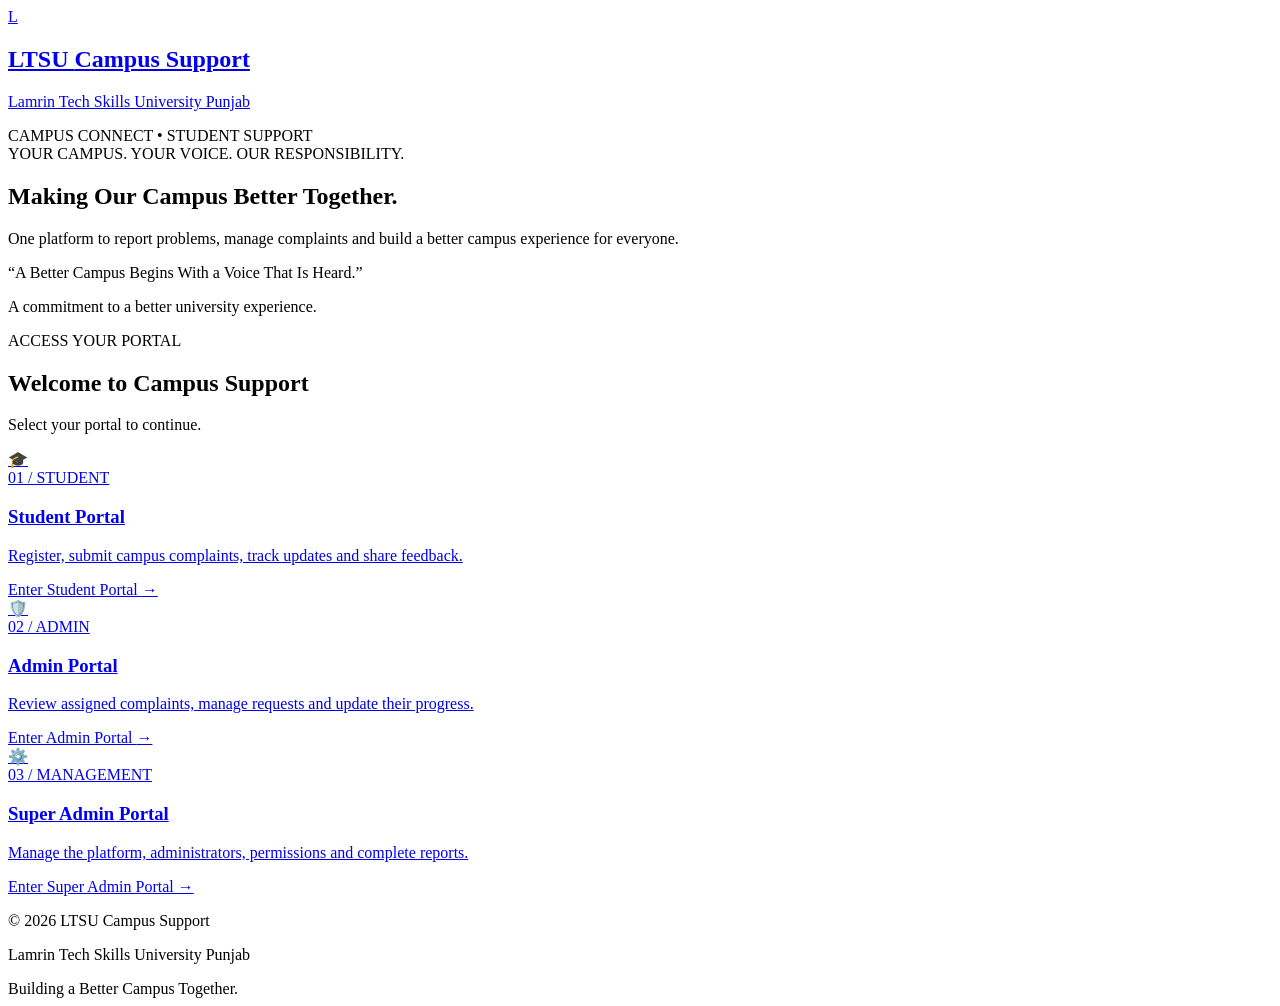
==== index.html @ 72712493 "CREATE A MODERN HOMEPAGE This file contains the HTML structure for the LTSU Campus Support platform," ====
<!DOCTYPE html>
<html lang="en">
<head>
    <meta charset="UTF-8">
    <meta name="viewport" content="width=device-width, initial-scale=1.0">

    <title>LTSU Campus Support</title>

    <meta name="description"
          content="LTSU Campus Support - A unified campus complaint and support platform for Lamrin Tech Skills University Punjab.">

    <link rel="stylesheet" href="assets/css/home.css">
    <script src="assets/js/home.js" defer></script>
</head>

<body>

    <header class="navbar">
        <a href="index.html" class="brand">
            <div class="brand-icon">L</div>
            <div class="brand-text">
                <h2>LTSU <span>Campus Support</span></h2>
                <p>Lamrin Tech Skills University Punjab</p>
            </div>
        </a>

        <div class="nav-label">
            CAMPUS CONNECT • STUDENT SUPPORT
        </div>
    </header>


    <main>

        <section class="hero">

            <div class="hero-content">

                <div class="welcome-tag">
                    YOUR CAMPUS. YOUR VOICE. OUR RESPONSIBILITY.
                </div>

                <h1>
                    Making Our Campus
                    <span>Better Together.</span>
                </h1>

                <p class="hero-description">
                    One platform to report problems, manage complaints
                    and build a better campus experience for everyone.
                </p>

                <div class="quote">
                    “A Better Campus Begins With a Voice That Is Heard.”
                </div>

                <p class="quote-credit">
                    A commitment to a better university experience.
                </p>

            </div>

        </section>


        <section class="portal-section">

            <div class="section-heading">
                <span>ACCESS YOUR PORTAL</span>
                <h2>Welcome to Campus Support</h2>
                <p>Select your portal to continue.</p>
            </div>


            <div class="portal-grid">

                <!-- STUDENT PORTAL -->

                <a href="student/student.html"
                   class="portal-card student-card">

                    <div class="portal-icon">🎓</div>

                    <span class="portal-number">01 / STUDENT</span>

                    <h3>Student Portal</h3>

                    <p>
                        Register, submit campus complaints,
                        track updates and share feedback.
                    </p>

                    <div class="portal-link">
                        Enter Student Portal <span>→</span>
                    </div>

                </a>


                <!-- ADMIN PORTAL -->

                <a href="admin/admin.html"
                   class="portal-card admin-card">

                    <div class="portal-icon">🛡️</div>

                    <span class="portal-number">02 / ADMIN</span>

                    <h3>Admin Portal</h3>

                    <p>
                        Review assigned complaints, manage
                        requests and update their progress.
                    </p>

                    <div class="portal-link">
                        Enter Admin Portal <span>→</span>
                    </div>

                </a>


                <!-- SUPER ADMIN PORTAL -->

                <a href="super-admin/super-admin.html"
                   class="portal-card super-card">

                    <div class="portal-icon">⚙️</div>

                    <span class="portal-number">03 / MANAGEMENT</span>

                    <h3>Super Admin Portal</h3>

                    <p>
                        Manage the platform, administrators,
                        permissions and complete reports.
                    </p>

                    <div class="portal-link">
                        Enter Super Admin Portal <span>→</span>
                    </div>

                </a>

            </div>

        </section>

    </main>


    <footer class="footer">

        <p>
            © <span id="current-year">2026</span>
            LTSU Campus Support
        </p>

        <p>
            Lamrin Tech Skills University Punjab
        </p>

        <span>Building a Better Campus Together.</span>

    </footer>

</body>
</html>
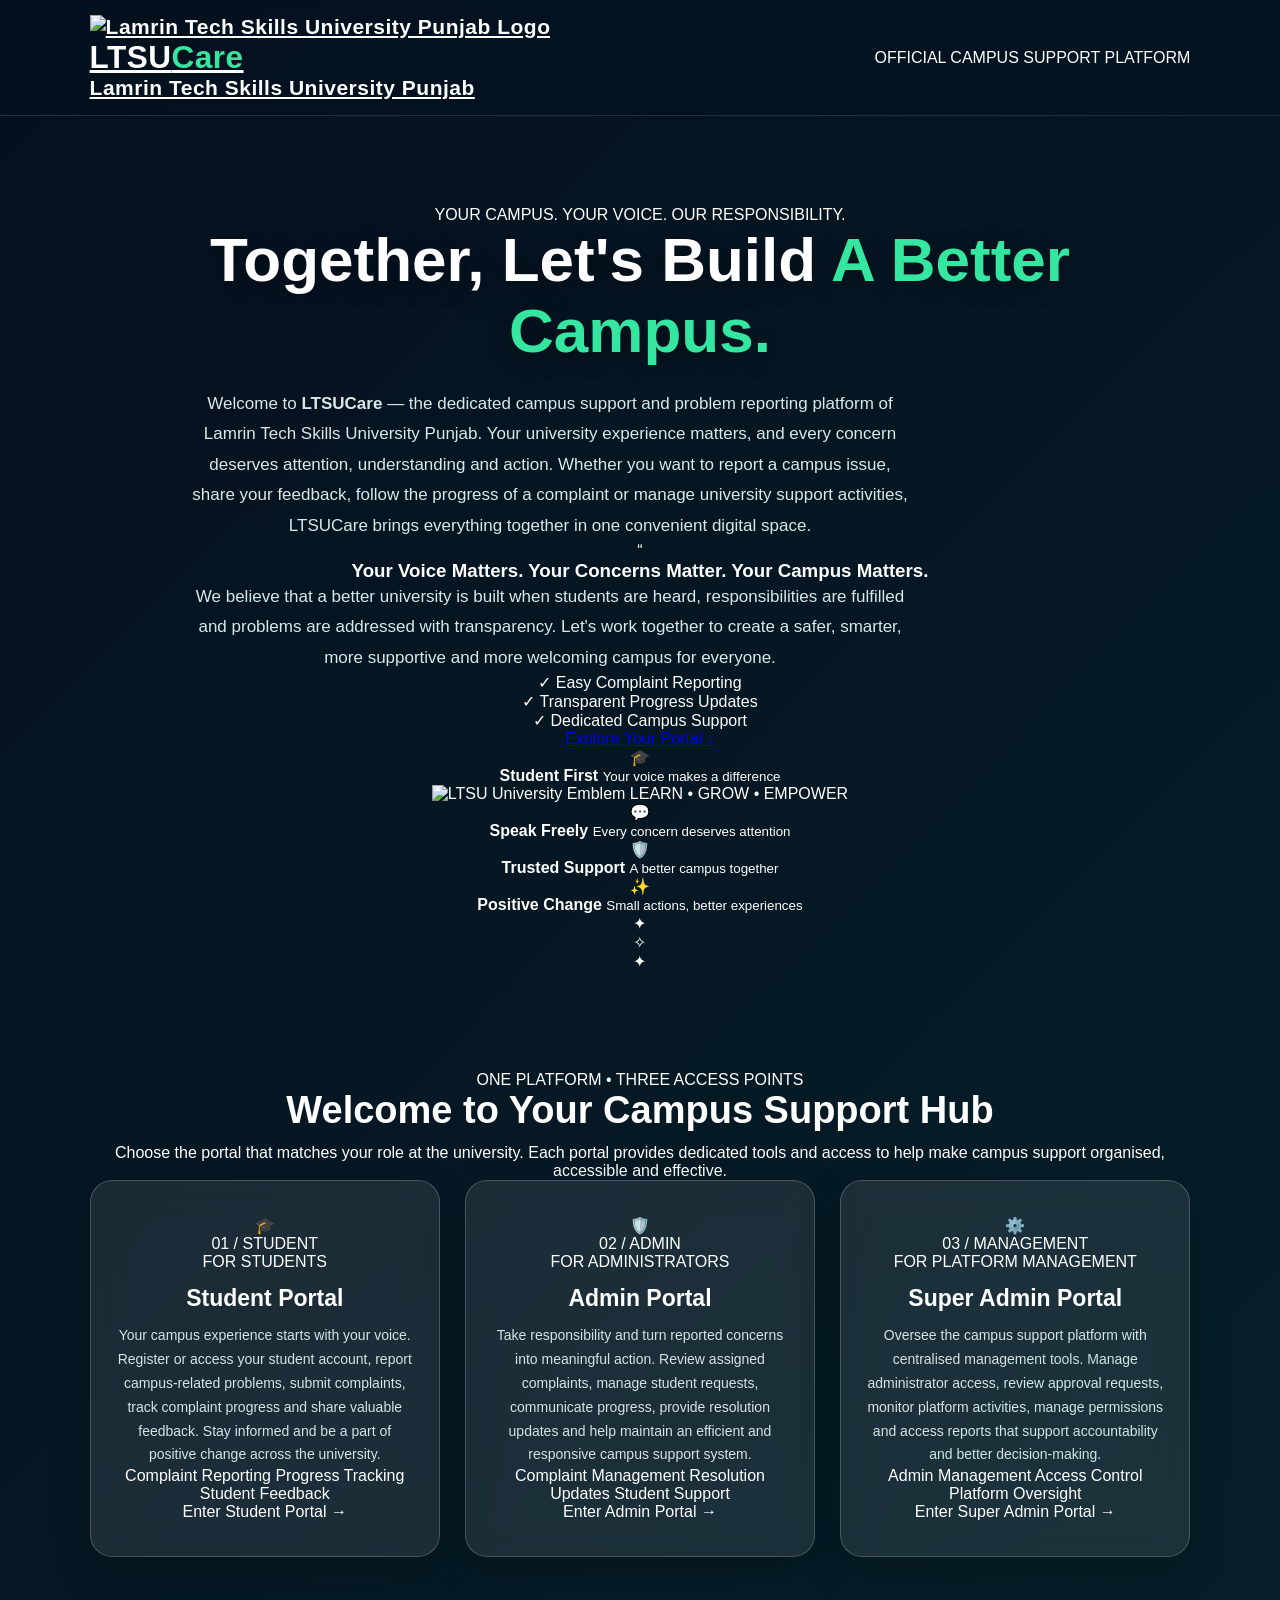
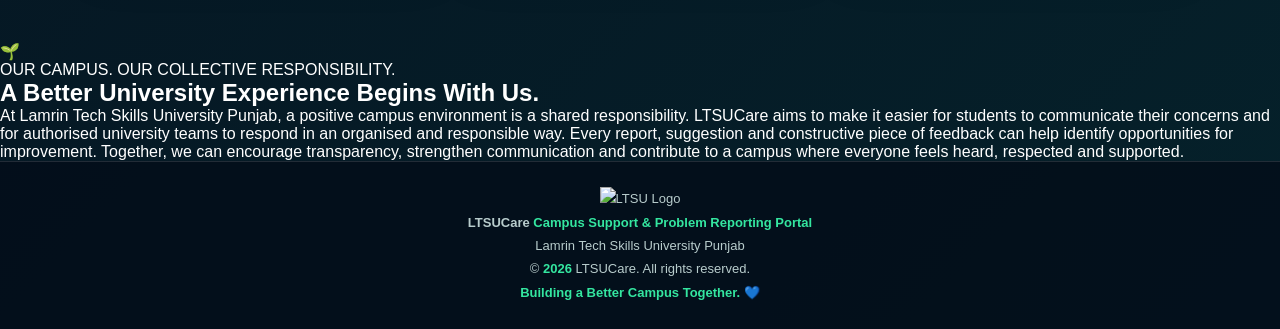
==== commit 58b85a9a: "Revise title, meta description, and hero section Updated the title and meta description for the camp" ====
--- a/index.html
+++ b/index.html
@@ -1,13 +1,20 @@
+
 <!DOCTYPE html>
 <html lang="en">
 <head>
     <meta charset="UTF-8">
     <meta name="viewport" content="width=device-width, initial-scale=1.0">
 
-    <title>LTSU Campus Support</title>
+    <title>LTSUCare | Campus Support Portal</title>
 
     <meta name="description"
-          content="LTSU Campus Support - A unified campus complaint and support platform for Lamrin Tech Skills University Punjab.">
+          content="LTSUCare - The official campus support and complaint reporting platform of Lamrin Tech Skills University Punjab.">
+
+    <meta name="theme-color" content="#082d4d">
+
+    <link rel="preconnect" href="https://fonts.googleapis.com">
+    <link rel="preconnect" href="https://fonts.gstatic.com" crossorigin>
+    <link href="https://fonts.googleapis.com/css2?family=DM+Sans:wght@400;500;600;700;800&family=Manrope:wght@400;500;600;700;800&display=swap" rel="stylesheet">
 
     <link rel="stylesheet" href="assets/css/home.css">
     <script src="assets/js/home.js" defer></script>
@@ -15,80 +22,195 @@
 
 <body>
 
+    <div class="background-glow glow-one"></div>
+    <div class="background-glow glow-two"></div>
+
     <header class="navbar">
-        <a href="index.html" class="brand">
-            <div class="brand-icon">L</div>
+        <a href="index.html" class="brand" aria-label="LTSUCare Home">
+            <img src="assets/images/ltsu-logo.jpeg"
+                 alt="Lamrin Tech Skills University Punjab Logo"
+                 class="brand-logo">
+
             <div class="brand-text">
-                <h2>LTSU <span>Campus Support</span></h2>
+                <h2>LTSU<span>Care</span></h2>
                 <p>Lamrin Tech Skills University Punjab</p>
             </div>
         </a>
 
-        <div class="nav-label">
-            CAMPUS CONNECT • STUDENT SUPPORT
+        <div class="nav-right">
+            <span class="live-dot"></span>
+            <span>OFFICIAL CAMPUS SUPPORT PLATFORM</span>
         </div>
     </header>
 
 
     <main>
 
+        <!-- HERO SECTION -->
+
         <section class="hero">
 
             <div class="hero-content">
 
                 <div class="welcome-tag">
+                    <span class="tag-dot"></span>
                     YOUR CAMPUS. YOUR VOICE. OUR RESPONSIBILITY.
                 </div>
 
                 <h1>
-                    Making Our Campus
-                    <span>Better Together.</span>
+                    Together, Let's Build
+                    <span>A Better Campus.</span>
                 </h1>
 
                 <p class="hero-description">
-                    One platform to report problems, manage complaints
-                    and build a better campus experience for everyone.
+                    Welcome to <strong>LTSUCare</strong> — the dedicated campus
+                    support and problem reporting platform of Lamrin Tech Skills
+                    University Punjab. Your university experience matters, and
+                    every concern deserves attention, understanding and action.
+                    Whether you want to report a campus issue, share your
+                    feedback, follow the progress of a complaint or manage
+                    university support activities, LTSUCare brings everything
+                    together in one convenient digital space.
                 </p>
 
-                <div class="quote">
-                    “A Better Campus Begins With a Voice That Is Heard.”
-                </div>
-
-                <p class="quote-credit">
-                    A commitment to a better university experience.
+                <div class="hero-message">
+                    <div class="message-mark">“</div>
+                    <div>
+                        <h3>Your Voice Matters. Your Concerns Matter. Your Campus Matters.</h3>
+                        <p>
+                            We believe that a better university is built when
+                            students are heard, responsibilities are fulfilled
+                            and problems are addressed with transparency.
+                            Let's work together to create a safer, smarter,
+                            more supportive and more welcoming campus for everyone.
+                        </p>
+                    </div>
+                </div>
+
+                <div class="hero-points">
+                    <div class="hero-point">
+                        <span class="point-icon">✓</span>
+                        Easy Complaint Reporting
+                    </div>
+                    <div class="hero-point">
+                        <span class="point-icon">✓</span>
+                        Transparent Progress Updates
+                    </div>
+                    <div class="hero-point">
+                        <span class="point-icon">✓</span>
+                        Dedicated Campus Support
+                    </div>
+                </div>
+
+                <a href="#portals" class="hero-button">
+                    Explore Your Portal <span>↓</span>
+                </a>
+
+            </div>
+
+
+            <!-- FLOATING CAMPUS VISUALS -->
+
+            <div class="hero-visual" aria-label="Campus support illustrations">
+
+                <div class="visual-orbit orbit-one"></div>
+                <div class="visual-orbit orbit-two"></div>
+
+                <div class="floating-card floating-top">
+                    <span class="floating-icon">🎓</span>
+                    <div>
+                        <strong>Student First</strong>
+                        <small>Your voice makes a difference</small>
+                    </div>
+                </div>
+
+                <div class="logo-showcase">
+                    <div class="logo-ring"></div>
+                    <img src="assets/images/ltsu-logo.jpeg"
+                         alt="LTSU University Emblem">
+                    <span class="logo-caption">LEARN • GROW • EMPOWER</span>
+                </div>
+
+                <div class="floating-card floating-left">
+                    <span class="floating-icon">💬</span>
+                    <div>
+                        <strong>Speak Freely</strong>
+                        <small>Every concern deserves attention</small>
+                    </div>
+                </div>
+
+                <div class="floating-card floating-right">
+                    <span class="floating-icon">🛡️</span>
+                    <div>
+                        <strong>Trusted Support</strong>
+                        <small>A better campus together</small>
+                    </div>
+                </div>
+
+                <div class="floating-card floating-bottom">
+                    <span class="floating-icon">✨</span>
+                    <div>
+                        <strong>Positive Change</strong>
+                        <small>Small actions, better experiences</small>
+                    </div>
+                </div>
+
+                <div class="visual-spark spark-one">✦</div>
+                <div class="visual-spark spark-two">✧</div>
+                <div class="visual-spark spark-three">✦</div>
+
+            </div>
+
+        </section>
+
+
+        <!-- PORTAL SECTION -->
+
+        <section class="portal-section" id="portals">
+
+            <div class="section-heading">
+                <span class="section-eyebrow">ONE PLATFORM • THREE ACCESS POINTS</span>
+
+                <h2>Welcome to Your <span>Campus Support Hub</span></h2>
+
+                <p>
+                    Choose the portal that matches your role at the university.
+                    Each portal provides dedicated tools and access to help
+                    make campus support organised, accessible and effective.
                 </p>
-
-            </div>
-
-        </section>
-
-
-        <section class="portal-section">
-
-            <div class="section-heading">
-                <span>ACCESS YOUR PORTAL</span>
-                <h2>Welcome to Campus Support</h2>
-                <p>Select your portal to continue.</p>
             </div>
 
 
             <div class="portal-grid">
 
-                <!-- STUDENT PORTAL -->
+                <!-- STUDENT -->
 
                 <a href="student/student.html"
                    class="portal-card student-card">
 
-                    <div class="portal-icon">🎓</div>
-
-                    <span class="portal-number">01 / STUDENT</span>
+                    <div class="card-top">
+                        <div class="portal-icon student-icon">🎓</div>
+                        <span class="portal-number">01 / STUDENT</span>
+                    </div>
+
+                    <div class="card-label">FOR STUDENTS</div>
 
                     <h3>Student Portal</h3>
 
                     <p>
-                        Register, submit campus complaints,
-                        track updates and share feedback.
+                        Your campus experience starts with your voice.
+                        Register or access your student account, report
+                        campus-related problems, submit complaints, track
+                        complaint progress and share valuable feedback.
+                        Stay informed and be a part of positive change
+                        across the university.
                     </p>
+
+                    <div class="portal-features">
+                        <span>Complaint Reporting</span>
+                        <span>Progress Tracking</span>
+                        <span>Student Feedback</span>
+                    </div>
 
                     <div class="portal-link">
                         Enter Student Portal <span>→</span>
@@ -97,21 +219,33 @@
                 </a>
 
 
-                <!-- ADMIN PORTAL -->
+                <!-- ADMIN -->
 
                 <a href="admin/admin.html"
                    class="portal-card admin-card">
 
-                    <div class="portal-icon">🛡️</div>
-
-                    <span class="portal-number">02 / ADMIN</span>
+                    <div class="card-top">
+                        <div class="portal-icon admin-icon">🛡️</div>
+                        <span class="portal-number">02 / ADMIN</span>
+                    </div>
+
+                    <div class="card-label">FOR ADMINISTRATORS</div>
 
                     <h3>Admin Portal</h3>
 
                     <p>
-                        Review assigned complaints, manage
-                        requests and update their progress.
+                        Take responsibility and turn reported concerns
+                        into meaningful action. Review assigned complaints,
+                        manage student requests, communicate progress,
+                        provide resolution updates and help maintain
+                        an efficient and responsive campus support system.
                     </p>
+
+                    <div class="portal-features">
+                        <span>Complaint Management</span>
+                        <span>Resolution Updates</span>
+                        <span>Student Support</span>
+                    </div>
 
                     <div class="portal-link">
                         Enter Admin Portal <span>→</span>
@@ -120,21 +254,33 @@
                 </a>
 
 
-                <!-- SUPER ADMIN PORTAL -->
+                <!-- SUPER ADMIN -->
 
                 <a href="super-admin/super-admin.html"
                    class="portal-card super-card">
 
-                    <div class="portal-icon">⚙️</div>
-
-                    <span class="portal-number">03 / MANAGEMENT</span>
+                    <div class="card-top">
+                        <div class="portal-icon super-icon">⚙️</div>
+                        <span class="portal-number">03 / MANAGEMENT</span>
+                    </div>
+
+                    <div class="card-label">FOR PLATFORM MANAGEMENT</div>
 
                     <h3>Super Admin Portal</h3>
 
                     <p>
-                        Manage the platform, administrators,
-                        permissions and complete reports.
+                        Oversee the campus support platform with centralised
+                        management tools. Manage administrator access,
+                        review approval requests, monitor platform activities,
+                        manage permissions and access reports that support
+                        accountability and better decision-making.
                     </p>
+
+                    <div class="portal-features">
+                        <span>Admin Management</span>
+                        <span>Access Control</span>
+                        <span>Platform Oversight</span>
+                    </div>
 
                     <div class="portal-link">
                         Enter Super Admin Portal <span>→</span>
@@ -146,23 +292,63 @@
 
         </section>
 
+
+        <!-- CAMPUS COMMITMENT SECTION -->
+
+        <section class="commitment-section">
+
+            <div class="commitment-icon">🌱</div>
+
+            <div class="commitment-content">
+                <span>OUR CAMPUS. OUR COLLECTIVE RESPONSIBILITY.</span>
+
+                <h2>A Better University Experience Begins With Us.</h2>
+
+                <p>
+                    At Lamrin Tech Skills University Punjab, a positive
+                    campus environment is a shared responsibility. LTSUCare
+                    aims to make it easier for students to communicate their
+                    concerns and for authorised university teams to respond
+                    in an organised and responsible way. Every report,
+                    suggestion and constructive piece of feedback can help
+                    identify opportunities for improvement. Together, we can
+                    encourage transparency, strengthen communication and
+                    contribute to a campus where everyone feels heard,
+                    respected and supported.
+                </p>
+            </div>
+
+        </section>
+
+
+        <!-- FOOTER -->
+
+        <footer class="footer">
+
+            <div class="footer-brand">
+                <img src="assets/images/ltsu-logo.jpeg" alt="LTSU Logo">
+                <div>
+                    <strong>LTSUCare</strong>
+                    <span>Campus Support & Problem Reporting Portal</span>
+                </div>
+            </div>
+
+            <div class="footer-university">
+                Lamrin Tech Skills University Punjab
+            </div>
+
+            <div class="footer-bottom">
+                <p>
+                    © <span id="current-year">2026</span>
+                    LTSUCare. All rights reserved.
+                </p>
+
+                <span>Building a Better Campus Together. 💙</span>
+            </div>
+
+        </footer>
+
     </main>
-
-
-    <footer class="footer">
-
-        <p>
-            © <span id="current-year">2026</span>
-            LTSU Campus Support
-        </p>
-
-        <p>
-            Lamrin Tech Skills University Punjab
-        </p>
-
-        <span>Building a Better Campus Together.</span>
-
-    </footer>
 
 </body>
 </html>
--- a/assets/css/home.css
+++ b/assets/css/home.css
@@ -0,0 +1,293 @@
+/* =========================================
+   LTSU CAMPUS SUPPORT - HOMEPAGE DESIGN
+   Theme: Deep Navy + Emerald Glassmorphism
+   ========================================= */
+
+* {
+    margin: 0;
+    padding: 0;
+    box-sizing: border-box;
+}
+
+html {
+    scroll-behavior: smooth;
+}
+
+body {
+    min-height: 100vh;
+    font-family: "Segoe UI", Arial, sans-serif;
+    color: #ffffff;
+    background:
+        linear-gradient(
+            135deg,
+            rgba(5, 15, 30, 0.94),
+            rgba(5, 35, 43, 0.82)
+        ),
+        url("https://images.unsplash.com/photo-1562774053-701939374585?auto=format&fit=crop&w=2000&q=85")
+        center / cover fixed no-repeat;
+    background-color: #071827;
+    overflow-x: hidden;
+}
+
+/* NAVIGATION BAR */
+
+.navbar {
+    width: 100%;
+    min-height: 76px;
+    padding: 15px 7%;
+    display: flex;
+    align-items: center;
+    justify-content: space-between;
+    gap: 15px;
+    background: rgba(4, 18, 32, 0.72);
+    border-bottom: 1px solid rgba(255, 255, 255, 0.12);
+    backdrop-filter: blur(14px);
+    -webkit-backdrop-filter: blur(14px);
+}
+
+.brand {
+    color: #ffffff;
+    font-size: 21px;
+    font-weight: 800;
+    letter-spacing: 0.5px;
+}
+
+.brand span {
+    color: #34e6a0;
+}
+
+/* HERO SECTION */
+
+.hero {
+    min-height: 420px;
+    padding: 90px 20px 65px;
+    display: flex;
+    flex-direction: column;
+    justify-content: center;
+    align-items: center;
+    text-align: center;
+}
+
+.hero h1 {
+    max-width: 900px;
+    font-size: clamp(34px, 5vw, 62px);
+    line-height: 1.15;
+    font-weight: 800;
+    margin-bottom: 22px;
+    text-shadow: 0 5px 25px rgba(0, 0, 0, 0.4);
+}
+
+.hero h1 span {
+    color: #34e6a0;
+}
+
+.hero p {
+    max-width: 720px;
+    font-size: 17px;
+    line-height: 1.8;
+    color: #d8e9e9;
+}
+
+/* QUOTE / HIGHLIGHT */
+
+.hero .quote {
+    margin-top: 25px;
+    color: #7fffc5;
+    font-size: 19px;
+    font-weight: 600;
+    font-style: italic;
+}
+
+/* PORTAL SECTION */
+
+.portal-section {
+    width: 100%;
+    padding: 35px 7% 85px;
+    text-align: center;
+}
+
+.portal-section h2 {
+    font-size: clamp(26px, 4vw, 38px);
+    margin-bottom: 12px;
+    font-weight: 800;
+}
+
+.portal-section > p {
+    color: #c8dddd;
+    font-size: 16px;
+    margin-bottom: 38px;
+    line-height: 1.7;
+}
+
+/* PORTAL CARDS GRID */
+
+.portal-grid {
+    max-width: 1150px;
+    margin: auto;
+    display: grid;
+    grid-template-columns: repeat(3, minmax(0, 1fr));
+    gap: 25px;
+}
+
+/* INDIVIDUAL PORTAL CARD */
+
+.portal-card {
+    position: relative;
+    padding: 35px 24px;
+    min-height: 260px;
+    display: flex;
+    flex-direction: column;
+    align-items: center;
+    justify-content: center;
+    text-align: center;
+    text-decoration: none;
+    color: #ffffff;
+    background: rgba(255, 255, 255, 0.09);
+    border: 1px solid rgba(255, 255, 255, 0.20);
+    border-radius: 22px;
+    backdrop-filter: blur(16px);
+    -webkit-backdrop-filter: blur(16px);
+    box-shadow: 0 15px 40px rgba(0, 0, 0, 0.22);
+    transition: transform 0.3s ease, background 0.3s ease,
+                border-color 0.3s ease, box-shadow 0.3s ease;
+}
+
+.portal-card:hover {
+    transform: translateY(-10px);
+    background: rgba(255, 255, 255, 0.15);
+    border-color: #34e6a0;
+    box-shadow: 0 20px 45px rgba(0, 0, 0, 0.35);
+}
+
+.portal-card h3 {
+    font-size: 23px;
+    margin: 14px 0 12px;
+    font-weight: 750;
+}
+
+.portal-card p {
+    color: #d3e5e5;
+    font-size: 14px;
+    line-height: 1.7;
+}
+
+/* CARD ICON */
+
+.portal-card .icon {
+    width: 68px;
+    height: 68px;
+    display: flex;
+    align-items: center;
+    justify-content: center;
+    border-radius: 20px;
+    font-size: 32px;
+    background: rgba(52, 230, 160, 0.15);
+    border: 1px solid rgba(52, 230, 160, 0.35);
+}
+
+/* PORTAL BUTTON */
+
+.portal-card .portal-btn {
+    display: inline-block;
+    margin-top: 22px;
+    padding: 11px 25px;
+    color: #05251c;
+    background: #34e6a0;
+    border-radius: 30px;
+    font-size: 14px;
+    font-weight: 750;
+    transition: background 0.3s ease;
+}
+
+.portal-card:hover .portal-btn {
+    background: #ffffff;
+}
+
+/* FOOTER */
+
+footer {
+    padding: 25px 15px;
+    text-align: center;
+    color: #b8cccc;
+    background: rgba(3, 13, 25, 0.82);
+    border-top: 1px solid rgba(255, 255, 255, 0.12);
+    font-size: 13px;
+    line-height: 1.8;
+}
+
+footer span {
+    color: #34e6a0;
+    font-weight: 700;
+}
+
+/* TABLET RESPONSIVE DESIGN */
+
+@media (max-width: 900px) {
+    .portal-grid {
+        grid-template-columns: repeat(2, minmax(0, 1fr));
+    }
+
+    .hero {
+        min-height: 360px;
+        padding-top: 70px;
+    }
+}
+
+/* MOBILE RESPONSIVE DESIGN */
+
+@media (max-width: 600px) {
+    .navbar {
+        padding: 15px 5%;
+    }
+
+    .brand {
+        font-size: 17px;
+    }
+
+    .hero {
+        min-height: 340px;
+        padding: 65px 20px 45px;
+    }
+
+    .hero p {
+        font-size: 15px;
+    }
+
+    .hero .quote {
+        font-size: 16px;
+    }
+
+    .portal-section {
+        padding: 30px 6% 60px;
+    }
+
+    .portal-grid {
+        grid-template-columns: 1fr;
+        gap: 18px;
+    }
+
+    .portal-card {
+        min-height: 235px;
+        padding: 28px 20px;
+    }
+
+    body {
+        background-attachment: scroll;
+    }
+}
+
+/* ACCESSIBILITY */
+
+a:focus-visible {
+    outline: 3px solid #7fffc5;
+    outline-offset: 5px;
+}
+
+@media (prefers-reduced-motion: reduce) {
+    *,
+    *::before,
+    *::after {
+        scroll-behavior: auto !important;
+        transition-duration: 0.01ms !important;
+    }
+}
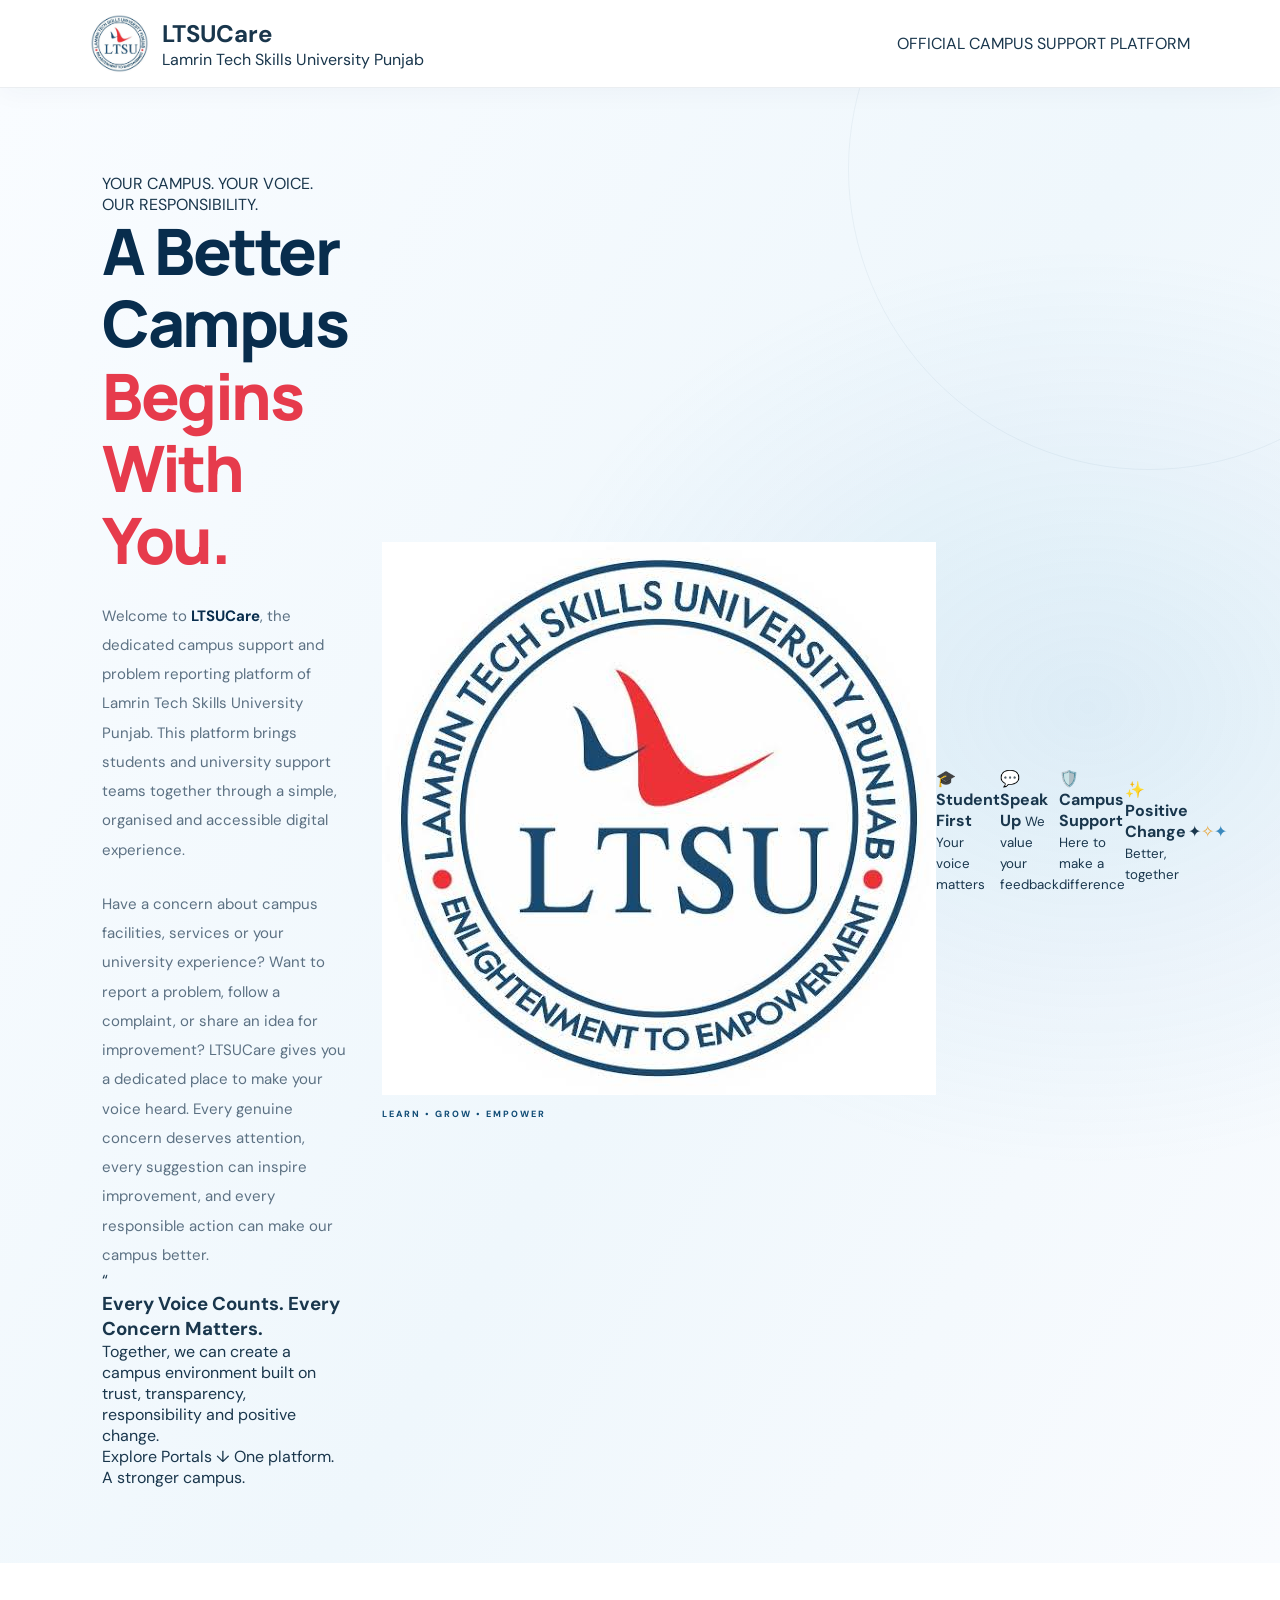
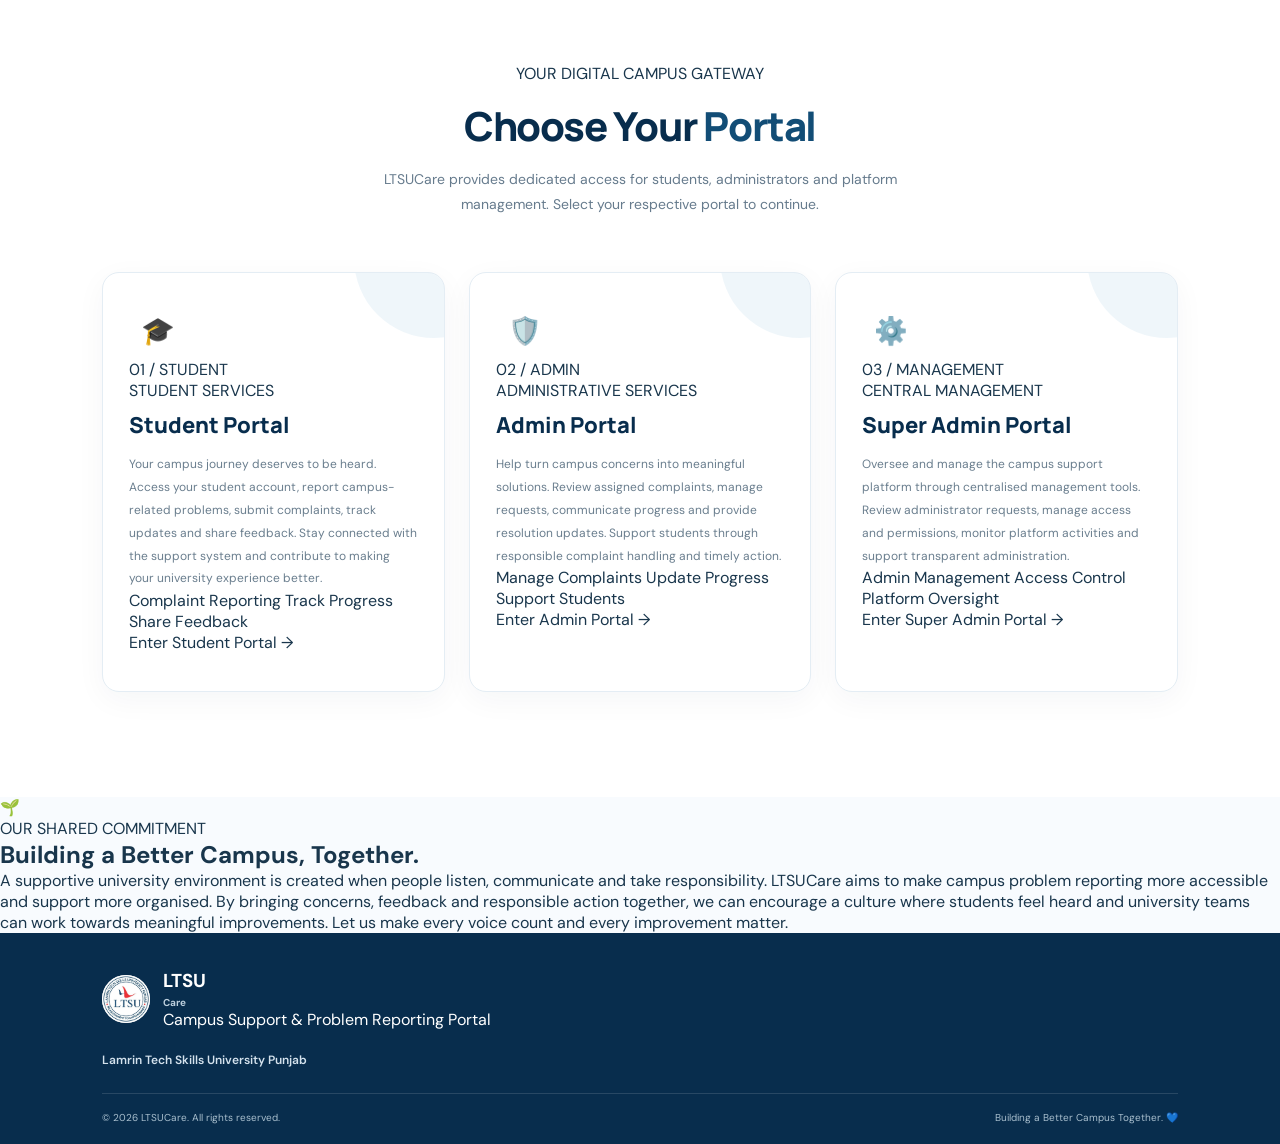
==== commit b7216c05: "Revise title and meta tags in index.html Updated the title and description meta tags for clarity and" ====
--- a/index.html
+++ b/index.html
@@ -5,12 +5,8 @@
     <meta charset="UTF-8">
     <meta name="viewport" content="width=device-width, initial-scale=1.0">
 
-    <title>LTSUCare | Campus Support Portal</title>
-
-    <meta name="description"
-          content="LTSUCare - The official campus support and complaint reporting platform of Lamrin Tech Skills University Punjab.">
-
-    <meta name="theme-color" content="#082d4d">
+    <title>LTSUCare | Lamrin Tech Skills University Punjab</title>
+    <meta name="description" content="LTSUCare is the campus support and complaint reporting platform of Lamrin Tech Skills University Punjab.">
 
     <link rel="preconnect" href="https://fonts.googleapis.com">
     <link rel="preconnect" href="https://fonts.gstatic.com" crossorigin>
@@ -22,333 +18,268 @@
 
 <body>
 
-    <div class="background-glow glow-one"></div>
-    <div class="background-glow glow-two"></div>
-
-    <header class="navbar">
-        <a href="index.html" class="brand" aria-label="LTSUCare Home">
-            <img src="assets/images/ltsu-logo.jpeg"
-                 alt="Lamrin Tech Skills University Punjab Logo"
-                 class="brand-logo">
-
-            <div class="brand-text">
-                <h2>LTSU<span>Care</span></h2>
-                <p>Lamrin Tech Skills University Punjab</p>
-            </div>
-        </a>
-
-        <div class="nav-right">
-            <span class="live-dot"></span>
-            <span>OFFICIAL CAMPUS SUPPORT PLATFORM</span>
-        </div>
-    </header>
-
-
-    <main>
-
-        <!-- HERO SECTION -->
-
-        <section class="hero">
-
-            <div class="hero-content">
-
-                <div class="welcome-tag">
-                    <span class="tag-dot"></span>
-                    YOUR CAMPUS. YOUR VOICE. OUR RESPONSIBILITY.
-                </div>
-
-                <h1>
-                    Together, Let's Build
-                    <span>A Better Campus.</span>
-                </h1>
-
-                <p class="hero-description">
-                    Welcome to <strong>LTSUCare</strong> — the dedicated campus
-                    support and problem reporting platform of Lamrin Tech Skills
-                    University Punjab. Your university experience matters, and
-                    every concern deserves attention, understanding and action.
-                    Whether you want to report a campus issue, share your
-                    feedback, follow the progress of a complaint or manage
-                    university support activities, LTSUCare brings everything
-                    together in one convenient digital space.
+<header class="navbar">
+    <a href="index.html" class="brand">
+        <img src="assets/ltsu2.jpeg" alt="LTSU University Logo" class="brand-logo">
+        <div>
+            <h2>LTSU<span>Care</span></h2>
+            <p>Lamrin Tech Skills University Punjab</p>
+        </div>
+    </a>
+
+    <div class="nav-status">
+        <span class="status-dot"></span>
+        OFFICIAL CAMPUS SUPPORT PLATFORM
+    </div>
+</header>
+
+<main>
+
+    <section class="hero">
+
+        <div class="hero-content">
+            <div class="eyebrow">
+                <span class="eyebrow-line"></span>
+                YOUR CAMPUS. YOUR VOICE. OUR RESPONSIBILITY.
+            </div>
+
+            <h1>
+                A Better Campus
+                <span>Begins With You.</span>
+            </h1>
+
+            <p class="hero-description">
+                Welcome to <strong>LTSUCare</strong>, the dedicated campus
+                support and problem reporting platform of Lamrin Tech Skills
+                University Punjab. This platform brings students and university
+                support teams together through a simple, organised and accessible
+                digital experience.
+            </p>
+
+            <p class="hero-description second-description">
+                Have a concern about campus facilities, services or your
+                university experience? Want to report a problem, follow a
+                complaint, or share an idea for improvement? LTSUCare gives
+                you a dedicated place to make your voice heard. Every genuine
+                concern deserves attention, every suggestion can inspire
+                improvement, and every responsible action can make our campus
+                better.
+            </p>
+
+            <div class="hero-quote">
+                <span class="quote-symbol">“</span>
+                <div>
+                    <h3>Every Voice Counts. Every Concern Matters.</h3>
+                    <p>
+                        Together, we can create a campus environment built
+                        on trust, transparency, responsibility and positive change.
+                    </p>
+                </div>
+            </div>
+
+            <div class="hero-actions">
+                <a href="#portals" class="primary-button">
+                    Explore Portals <span>↓</span>
+                </a>
+                <span class="hero-note">One platform. A stronger campus.</span>
+            </div>
+        </div>
+
+        <div class="hero-visual">
+
+            <div class="visual-circle circle-one"></div>
+            <div class="visual-circle circle-two"></div>
+
+            <div class="university-logo-frame">
+                <div class="logo-inner">
+                    <img src="assets/ltsu2.jpeg" alt="Lamrin Tech Skills University Punjab">
+                </div>
+                <div class="logo-caption">LEARN • GROW • EMPOWER</div>
+            </div>
+
+            <div class="float-card float-top">
+                <span class="float-icon">🎓</span>
+                <div>
+                    <strong>Student First</strong>
+                    <small>Your voice matters</small>
+                </div>
+            </div>
+
+            <div class="float-card float-left">
+                <span class="float-icon">💬</span>
+                <div>
+                    <strong>Speak Up</strong>
+                    <small>We value your feedback</small>
+                </div>
+            </div>
+
+            <div class="float-card float-right">
+                <span class="float-icon">🛡️</span>
+                <div>
+                    <strong>Campus Support</strong>
+                    <small>Here to make a difference</small>
+                </div>
+            </div>
+
+            <div class="float-card float-bottom">
+                <span class="float-icon">✨</span>
+                <div>
+                    <strong>Positive Change</strong>
+                    <small>Better, together</small>
+                </div>
+            </div>
+
+            <span class="spark spark-one">✦</span>
+            <span class="spark spark-two">✧</span>
+            <span class="spark spark-three">✦</span>
+        </div>
+
+    </section>
+
+
+    <section class="portal-section" id="portals">
+
+        <div class="section-heading">
+            <span class="section-kicker">YOUR DIGITAL CAMPUS GATEWAY</span>
+            <h2>Choose Your <span>Portal</span></h2>
+            <p>
+                LTSUCare provides dedicated access for students,
+                administrators and platform management. Select your
+                respective portal to continue.
+            </p>
+        </div>
+
+        <div class="portal-grid">
+
+            <a href="student/student.html" class="portal-card student-card">
+                <div class="portal-card-top">
+                    <div class="portal-icon">🎓</div>
+                    <span>01 / STUDENT</span>
+                </div>
+
+                <div class="portal-tag">STUDENT SERVICES</div>
+                <h3>Student Portal</h3>
+
+                <p>
+                    Your campus journey deserves to be heard. Access your
+                    student account, report campus-related problems, submit
+                    complaints, track updates and share feedback. Stay
+                    connected with the support system and contribute to
+                    making your university experience better.
                 </p>
 
-                <div class="hero-message">
-                    <div class="message-mark">“</div>
-                    <div>
-                        <h3>Your Voice Matters. Your Concerns Matter. Your Campus Matters.</h3>
-                        <p>
-                            We believe that a better university is built when
-                            students are heard, responsibilities are fulfilled
-                            and problems are addressed with transparency.
-                            Let's work together to create a safer, smarter,
-                            more supportive and more welcoming campus for everyone.
-                        </p>
-                    </div>
-                </div>
-
-                <div class="hero-points">
-                    <div class="hero-point">
-                        <span class="point-icon">✓</span>
-                        Easy Complaint Reporting
-                    </div>
-                    <div class="hero-point">
-                        <span class="point-icon">✓</span>
-                        Transparent Progress Updates
-                    </div>
-                    <div class="hero-point">
-                        <span class="point-icon">✓</span>
-                        Dedicated Campus Support
-                    </div>
-                </div>
-
-                <a href="#portals" class="hero-button">
-                    Explore Your Portal <span>↓</span>
-                </a>
-
-            </div>
-
-
-            <!-- FLOATING CAMPUS VISUALS -->
-
-            <div class="hero-visual" aria-label="Campus support illustrations">
-
-                <div class="visual-orbit orbit-one"></div>
-                <div class="visual-orbit orbit-two"></div>
-
-                <div class="floating-card floating-top">
-                    <span class="floating-icon">🎓</span>
-                    <div>
-                        <strong>Student First</strong>
-                        <small>Your voice makes a difference</small>
-                    </div>
-                </div>
-
-                <div class="logo-showcase">
-                    <div class="logo-ring"></div>
-                    <img src="assets/images/ltsu-logo.jpeg"
-                         alt="LTSU University Emblem">
-                    <span class="logo-caption">LEARN • GROW • EMPOWER</span>
-                </div>
-
-                <div class="floating-card floating-left">
-                    <span class="floating-icon">💬</span>
-                    <div>
-                        <strong>Speak Freely</strong>
-                        <small>Every concern deserves attention</small>
-                    </div>
-                </div>
-
-                <div class="floating-card floating-right">
-                    <span class="floating-icon">🛡️</span>
-                    <div>
-                        <strong>Trusted Support</strong>
-                        <small>A better campus together</small>
-                    </div>
-                </div>
-
-                <div class="floating-card floating-bottom">
-                    <span class="floating-icon">✨</span>
-                    <div>
-                        <strong>Positive Change</strong>
-                        <small>Small actions, better experiences</small>
-                    </div>
-                </div>
-
-                <div class="visual-spark spark-one">✦</div>
-                <div class="visual-spark spark-two">✧</div>
-                <div class="visual-spark spark-three">✦</div>
-
-            </div>
-
-        </section>
-
-
-        <!-- PORTAL SECTION -->
-
-        <section class="portal-section" id="portals">
-
-            <div class="section-heading">
-                <span class="section-eyebrow">ONE PLATFORM • THREE ACCESS POINTS</span>
-
-                <h2>Welcome to Your <span>Campus Support Hub</span></h2>
+                <div class="feature-list">
+                    <span>Complaint Reporting</span>
+                    <span>Track Progress</span>
+                    <span>Share Feedback</span>
+                </div>
+
+                <div class="portal-enter">
+                    Enter Student Portal <span>→</span>
+                </div>
+            </a>
+
+
+            <a href="admin/admin.html" class="portal-card admin-card">
+                <div class="portal-card-top">
+                    <div class="portal-icon">🛡️</div>
+                    <span>02 / ADMIN</span>
+                </div>
+
+                <div class="portal-tag">ADMINISTRATIVE SERVICES</div>
+                <h3>Admin Portal</h3>
 
                 <p>
-                    Choose the portal that matches your role at the university.
-                    Each portal provides dedicated tools and access to help
-                    make campus support organised, accessible and effective.
+                    Help turn campus concerns into meaningful solutions.
+                    Review assigned complaints, manage requests, communicate
+                    progress and provide resolution updates. Support students
+                    through responsible complaint handling and timely action.
                 </p>
-            </div>
-
-
-            <div class="portal-grid">
-
-                <!-- STUDENT -->
-
-                <a href="student/student.html"
-                   class="portal-card student-card">
-
-                    <div class="card-top">
-                        <div class="portal-icon student-icon">🎓</div>
-                        <span class="portal-number">01 / STUDENT</span>
-                    </div>
-
-                    <div class="card-label">FOR STUDENTS</div>
-
-                    <h3>Student Portal</h3>
-
-                    <p>
-                        Your campus experience starts with your voice.
-                        Register or access your student account, report
-                        campus-related problems, submit complaints, track
-                        complaint progress and share valuable feedback.
-                        Stay informed and be a part of positive change
-                        across the university.
-                    </p>
-
-                    <div class="portal-features">
-                        <span>Complaint Reporting</span>
-                        <span>Progress Tracking</span>
-                        <span>Student Feedback</span>
-                    </div>
-
-                    <div class="portal-link">
-                        Enter Student Portal <span>→</span>
-                    </div>
-
-                </a>
-
-
-                <!-- ADMIN -->
-
-                <a href="admin/admin.html"
-                   class="portal-card admin-card">
-
-                    <div class="card-top">
-                        <div class="portal-icon admin-icon">🛡️</div>
-                        <span class="portal-number">02 / ADMIN</span>
-                    </div>
-
-                    <div class="card-label">FOR ADMINISTRATORS</div>
-
-                    <h3>Admin Portal</h3>
-
-                    <p>
-                        Take responsibility and turn reported concerns
-                        into meaningful action. Review assigned complaints,
-                        manage student requests, communicate progress,
-                        provide resolution updates and help maintain
-                        an efficient and responsive campus support system.
-                    </p>
-
-                    <div class="portal-features">
-                        <span>Complaint Management</span>
-                        <span>Resolution Updates</span>
-                        <span>Student Support</span>
-                    </div>
-
-                    <div class="portal-link">
-                        Enter Admin Portal <span>→</span>
-                    </div>
-
-                </a>
-
-
-                <!-- SUPER ADMIN -->
-
-                <a href="super-admin/super-admin.html"
-                   class="portal-card super-card">
-
-                    <div class="card-top">
-                        <div class="portal-icon super-icon">⚙️</div>
-                        <span class="portal-number">03 / MANAGEMENT</span>
-                    </div>
-
-                    <div class="card-label">FOR PLATFORM MANAGEMENT</div>
-
-                    <h3>Super Admin Portal</h3>
-
-                    <p>
-                        Oversee the campus support platform with centralised
-                        management tools. Manage administrator access,
-                        review approval requests, monitor platform activities,
-                        manage permissions and access reports that support
-                        accountability and better decision-making.
-                    </p>
-
-                    <div class="portal-features">
-                        <span>Admin Management</span>
-                        <span>Access Control</span>
-                        <span>Platform Oversight</span>
-                    </div>
-
-                    <div class="portal-link">
-                        Enter Super Admin Portal <span>→</span>
-                    </div>
-
-                </a>
-
-            </div>
-
-        </section>
-
-
-        <!-- CAMPUS COMMITMENT SECTION -->
-
-        <section class="commitment-section">
-
-            <div class="commitment-icon">🌱</div>
-
-            <div class="commitment-content">
-                <span>OUR CAMPUS. OUR COLLECTIVE RESPONSIBILITY.</span>
-
-                <h2>A Better University Experience Begins With Us.</h2>
+
+                <div class="feature-list">
+                    <span>Manage Complaints</span>
+                    <span>Update Progress</span>
+                    <span>Support Students</span>
+                </div>
+
+                <div class="portal-enter">
+                    Enter Admin Portal <span>→</span>
+                </div>
+            </a>
+
+
+            <a href="super-admin/super-admin.html" class="portal-card super-card">
+                <div class="portal-card-top">
+                    <div class="portal-icon">⚙️</div>
+                    <span>03 / MANAGEMENT</span>
+                </div>
+
+                <div class="portal-tag">CENTRAL MANAGEMENT</div>
+                <h3>Super Admin Portal</h3>
 
                 <p>
-                    At Lamrin Tech Skills University Punjab, a positive
-                    campus environment is a shared responsibility. LTSUCare
-                    aims to make it easier for students to communicate their
-                    concerns and for authorised university teams to respond
-                    in an organised and responsible way. Every report,
-                    suggestion and constructive piece of feedback can help
-                    identify opportunities for improvement. Together, we can
-                    encourage transparency, strengthen communication and
-                    contribute to a campus where everyone feels heard,
-                    respected and supported.
+                    Oversee and manage the campus support platform through
+                    centralised management tools. Review administrator
+                    requests, manage access and permissions, monitor platform
+                    activities and support transparent administration.
                 </p>
-            </div>
-
-        </section>
-
-
-        <!-- FOOTER -->
-
-        <footer class="footer">
-
-            <div class="footer-brand">
-                <img src="assets/images/ltsu-logo.jpeg" alt="LTSU Logo">
-                <div>
-                    <strong>LTSUCare</strong>
-                    <span>Campus Support & Problem Reporting Portal</span>
-                </div>
-            </div>
-
-            <div class="footer-university">
-                Lamrin Tech Skills University Punjab
-            </div>
-
-            <div class="footer-bottom">
-                <p>
-                    © <span id="current-year">2026</span>
-                    LTSUCare. All rights reserved.
-                </p>
-
-                <span>Building a Better Campus Together. 💙</span>
-            </div>
-
-        </footer>
-
-    </main>
+
+                <div class="feature-list">
+                    <span>Admin Management</span>
+                    <span>Access Control</span>
+                    <span>Platform Oversight</span>
+                </div>
+
+                <div class="portal-enter">
+                    Enter Super Admin Portal <span>→</span>
+                </div>
+            </a>
+
+        </div>
+    </section>
+
+
+    <section class="campus-message">
+        <div class="campus-message-icon">🌱</div>
+        <div>
+            <span>OUR SHARED COMMITMENT</span>
+            <h2>Building a Better Campus, Together.</h2>
+            <p>
+                A supportive university environment is created when people
+                listen, communicate and take responsibility. LTSUCare aims
+                to make campus problem reporting more accessible and support
+                more organised. By bringing concerns, feedback and responsible
+                action together, we can encourage a culture where students
+                feel heard and university teams can work towards meaningful
+                improvements. Let us make every voice count and every
+                improvement matter.
+            </p>
+        </div>
+    </section>
+
+</main>
+
+
+<footer class="footer">
+    <div class="footer-main">
+        <div class="footer-brand">
+            <img src="assets/ltsu2.jpeg" alt="LTSU Logo">
+            <div>
+                <h3>LTSU<span>Care</span></h3>
+                <p>Campus Support & Problem Reporting Portal</p>
+            </div>
+        </div>
+
+        <p class="footer-university">
+            Lamrin Tech Skills University Punjab
+        </p>
+    </div>
+
+    <div class="footer-bottom">
+        <p>© <span id="current-year">2026</span> LTSUCare. All rights reserved.</p>
+        <span>Building a Better Campus Together. 💙</span>
+    </div>
+</footer>
 
 </body>
 </html>
--- a/assets/css/home.css
+++ b/assets/css/home.css
@@ -1,7 +1,18 @@
-/* =========================================
-   LTSU CAMPUS SUPPORT - HOMEPAGE DESIGN
-   Theme: Deep Navy + Emerald Glassmorphism
-   ========================================= */
+
+@import url('https://fonts.googleapis.com/css2?family=DM+Sans:wght@400;500;600;700;800&family=Manrope:wght@400;500;600;700;800&display=swap');
+
+:root {
+    --navy: #082d4d;
+    --blue: #124d76;
+    --blue-light: #eaf4fb;
+    --red: #e63b4c;
+    --text: #19364c;
+    --muted: #667b8d;
+    --white: #ffffff;
+    --surface: #f5f9fc;
+    --border: #e4edf4;
+    --shadow: 0 18px 50px rgba(8, 45, 77, 0.09);
+}
 
 * {
     margin: 0;
@@ -11,283 +22,1013 @@
 
 html {
     scroll-behavior: smooth;
+    scroll-padding-top: 90px;
 }
 
 body {
-    min-height: 100vh;
-    font-family: "Segoe UI", Arial, sans-serif;
-    color: #ffffff;
-    background:
-        linear-gradient(
-            135deg,
-            rgba(5, 15, 30, 0.94),
-            rgba(5, 35, 43, 0.82)
-        ),
-        url("https://images.unsplash.com/photo-1562774053-701939374585?auto=format&fit=crop&w=2000&q=85")
-        center / cover fixed no-repeat;
-    background-color: #071827;
+    font-family: 'DM Sans', sans-serif;
+    color: var(--text);
+    background: #f8fbfe;
     overflow-x: hidden;
-}
-
-/* NAVIGATION BAR */
+    position: relative;
+}
+
+a {
+    text-decoration: none;
+    color: inherit;
+}
+
+.background-glow {
+    position: absolute;
+    border-radius: 50%;
+    filter: blur(2px);
+    pointer-events: none;
+    z-index: -1;
+}
+
+.glow-one {
+    width: 420px;
+    height: 420px;
+    top: 140px;
+    right: -170px;
+    background: rgba(75, 158, 218, 0.09);
+}
+
+.glow-two {
+    width: 350px;
+    height: 350px;
+    top: 850px;
+    left: -180px;
+    background: rgba(230, 59, 76, 0.045);
+}
+
+/* NAVBAR */
 
 .navbar {
     width: 100%;
-    min-height: 76px;
-    padding: 15px 7%;
+    min-height: 88px;
+    padding: 14px 7%;
+    display: flex;
+    align-items: center;
+    justify-content: space-between;
+    gap: 20px;
+    background: rgba(255, 255, 255, 0.94);
+    border-bottom: 1px solid rgba(8, 45, 77, 0.08);
+    position: sticky;
+    top: 0;
+    z-index: 100;
+    backdrop-filter: blur(16px);
+    box-shadow: 0 5px 25px rgba(8, 45, 77, 0.035);
+}
+
+.brand {
+    display: flex;
+    align-items: center;
+    gap: 13px;
+}
+
+.brand-logo {
+    width: 59px;
+    height: 59px;
+    object-fit: contain;
+    border-radius: 50%;
+}
+
+.brand-text h2 {
+    color: var(--navy);
+    font-family: 'Manrope', sans-serif;
+    font-size: 24px;
+    font-weight: 800;
+    letter-spacing: -0.8px;
+}
+
+.brand-text h2 span {
+    color: var(--red);
+}
+
+.brand-text p {
+    color: var(--muted);
+    font-size: 11px;
+    font-weight: 600;
+    margin-top: 2px;
+}
+
+.nav-right {
+    display: flex;
+    align-items: center;
+    gap: 9px;
+    color: #587084;
+    font-size: 10px;
+    font-weight: 800;
+    letter-spacing: 1.2px;
+}
+
+.live-dot,
+.tag-dot {
+    width: 8px;
+    height: 8px;
+    border-radius: 50%;
+    background: #2fbf83;
+    box-shadow: 0 0 0 5px rgba(47, 191, 131, 0.12);
+}
+
+/* HERO */
+
+.hero {
+    min-height: 690px;
+    padding: 85px 8% 75px;
+    display: grid;
+    grid-template-columns: 1.12fr 0.88fr;
+    align-items: center;
+    gap: 35px;
+    position: relative;
+    overflow: hidden;
+    background:
+        radial-gradient(ellipse at 85% 42%, rgba(91, 164, 211, 0.14), transparent 38%),
+        linear-gradient(120deg, #f9fcff 0%, #eff7fc 55%, #f9fbfe 100%);
+}
+
+.hero::before {
+    content: "";
+    position: absolute;
+    width: 600px;
+    height: 600px;
+    border: 1px solid rgba(18, 77, 118, 0.055);
+    border-radius: 50%;
+    right: -170px;
+    top: -220px;
+}
+
+.hero-content {
+    max-width: 690px;
+    position: relative;
+    z-index: 2;
+    animation: slideUp 0.9s ease both;
+}
+
+.welcome-tag {
+    display: inline-flex;
+    align-items: center;
+    gap: 12px;
+    padding: 11px 16px;
+    border: 1px solid #dbeaf4;
+    border-radius: 50px;
+    color: var(--blue);
+    background: rgba(255, 255, 255, 0.8);
+    font-size: 10px;
+    font-weight: 800;
+    letter-spacing: 1.15px;
+    margin-bottom: 27px;
+}
+
+.hero h1 {
+    color: var(--navy);
+    font-family: 'Manrope', sans-serif;
+    font-size: clamp(40px, 5vw, 65px);
+    font-weight: 800;
+    line-height: 1.13;
+    letter-spacing: -2.5px;
+}
+
+.hero h1 span {
+    display: block;
+    color: var(--red);
+}
+
+.hero-description {
+    color: #5c7183;
+    font-size: 15px;
+    line-height: 1.95;
+    max-width: 660px;
+    margin-top: 25px;
+}
+
+.hero-description strong {
+    color: var(--navy);
+}
+
+.hero-message {
+    display: flex;
+    gap: 15px;
+    padding: 19px 21px;
+    margin-top: 25px;
+    border-left: 3px solid var(--red);
+    border-radius: 0 13px 13px 0;
+    background: rgba(255, 255, 255, 0.72);
+    box-shadow: 0 8px 30px rgba(8, 45, 77, 0.045);
+}
+
+.message-mark {
+    color: var(--red);
+    font-family: Georgia, serif;
+    font-size: 50px;
+    line-height: 0.8;
+}
+
+.hero-message h3 {
+    color: var(--navy);
+    font-family: 'Manrope', sans-serif;
+    font-size: 14px;
+    line-height: 1.6;
+}
+
+.hero-message p {
+    color: #687c8d;
+    font-size: 12px;
+    line-height: 1.8;
+    margin-top: 6px;
+}
+
+.hero-points {
+    display: flex;
+    flex-wrap: wrap;
+    gap: 15px 20px;
+    margin-top: 24px;
+}
+
+.hero-point {
+    display: flex;
+    align-items: center;
+    gap: 8px;
+    color: #526b7d;
+    font-size: 11px;
+    font-weight: 700;
+}
+
+.point-icon {
+    width: 18px;
+    height: 18px;
+    display: grid;
+    place-items: center;
+    color: #168d68;
+    background: #e0f6ed;
+    border-radius: 50%;
+    font-size: 11px;
+}
+
+.hero-button {
+    display: inline-flex;
+    align-items: center;
+    gap: 18px;
+    padding: 15px 23px;
+    margin-top: 30px;
+    color: white;
+    background: var(--navy);
+    border-radius: 9px;
+    font-size: 13px;
+    font-weight: 800;
+    box-shadow: 0 9px 22px rgba(8, 45, 77, 0.19);
+    transition: 0.3s ease;
+}
+
+.hero-button span {
+    font-size: 18px;
+}
+
+.hero-button:hover {
+    background: var(--red);
+    transform: translateY(-3px);
+    box-shadow: 0 13px 25px rgba(230, 59, 76, 0.2);
+}
+
+/* FLOATING VISUALS */
+
+.hero-visual {
+    min-height: 500px;
+    position: relative;
+    display: flex;
+    align-items: center;
+    justify-content: center;
+    animation: fadeIn 1.2s ease both;
+}
+
+.logo-showcase {
+    width: 290px;
+    height: 290px;
+    display: flex;
+    flex-direction: column;
+    align-items: center;
+    justify-content: center;
+    position: relative;
+    z-index: 2;
+    border-radius: 50%;
+    background: rgba(255, 255, 255, 0.85);
+    border: 1px solid rgba(255, 255, 255, 0.95);
+    box-shadow:
+        0 25px 75px rgba(8, 45, 77, 0.13),
+        inset 0 0 30px rgba(255, 255, 255, 0.9);
+}
+
+.logo-showcase img {
+    width: 205px;
+    height: 205px;
+    object-fit: contain;
+    border-radius: 50%;
+    position: relative;
+    z-index: 2;
+}
+
+.logo-caption {
+    margin-top: 8px;
+    color: var(--blue);
+    font-size: 9px;
+    font-weight: 800;
+    letter-spacing: 2px;
+}
+
+.logo-ring {
+    position: absolute;
+    inset: -17px;
+    border: 1px dashed rgba(18, 77, 118, 0.28);
+    border-radius: 50%;
+    animation: rotate 35s linear infinite;
+}
+
+.visual-orbit {
+    position: absolute;
+    border: 1px solid rgba(18, 77, 118, 0.11);
+    border-radius: 50%;
+}
+
+.orbit-one {
+    width: 420px;
+    height: 420px;
+}
+
+.orbit-two {
+    width: 510px;
+    height: 510px;
+    border-style: dashed;
+    opacity: 0.6;
+}
+
+.floating-card {
+    position: absolute;
+    z-index: 4;
+    display: flex;
+    align-items: center;
+    gap: 11px;
+    padding: 13px 16px;
+    border: 1px solid rgba(255, 255, 255, 0.9);
+    border-radius: 13px;
+    background: rgba(255, 255, 255, 0.92);
+    box-shadow: 0 12px 35px rgba(8, 45, 77, 0.1);
+    backdrop-filter: blur(12px);
+    animation: float 5s ease-in-out infinite;
+}
+
+.floating-icon {
+    width: 39px;
+    height: 39px;
+    display: grid;
+    place-items: center;
+    border-radius: 11px;
+    background: #edf5fb;
+    font-size: 20px;
+}
+
+.floating-card strong {
+    display: block;
+    color: var(--navy);
+    font-size: 11px;
+    font-weight: 800;
+}
+
+.floating-card small {
+    display: block;
+    margin-top: 4px;
+    color: #718393;
+    font-size: 9px;
+}
+
+.floating-top {
+    top: 15px;
+    right: 3%;
+}
+
+.floating-left {
+    top: 45%;
+    left: -1%;
+    animation-delay: -1.5s;
+}
+
+.floating-right {
+    top: 57%;
+    right: -2%;
+    animation-delay: -2.5s;
+}
+
+.floating-bottom {
+    bottom: 12px;
+    left: 20%;
+    animation-delay: -3.5s;
+}
+
+.visual-spark {
+    position: absolute;
+    color: var(--red);
+    font-size: 25px;
+    animation: twinkle 3s ease-in-out infinite;
+}
+
+.spark-one {
+    top: 15%;
+    left: 20%;
+}
+
+.spark-two {
+    bottom: 20%;
+    right: 15%;
+    color: #e7a53a;
+    animation-delay: 1s;
+}
+
+.spark-three {
+    top: 32%;
+    right: 8%;
+    color: #3b89bd;
+    animation-delay: 1.7s;
+}
+
+/* PORTAL SECTION */
+
+.portal-section {
+    padding: 100px 8% 105px;
+    background: #ffffff;
+}
+
+.section-heading {
+    max-width: 720px;
+    margin: 0 auto 55px;
+    text-align: center;
+}
+
+.section-eyebrow {
+    color: var(--red);
+    font-size: 10px;
+    font-weight: 800;
+    letter-spacing: 2px;
+}
+
+.section-heading h2 {
+    margin-top: 14px;
+    color: var(--navy);
+    font-family: 'Manrope', sans-serif;
+    font-size: clamp(28px, 3.5vw, 40px);
+    font-weight: 800;
+    letter-spacing: -1.2px;
+}
+
+.section-heading h2 span {
+    color: var(--blue);
+}
+
+.section-heading p {
+    max-width: 600px;
+    margin: 14px auto 0;
+    color: var(--muted);
+    font-size: 14px;
+    line-height: 1.8;
+}
+
+.portal-grid {
+    max-width: 1240px;
+    margin: 0 auto;
+    display: grid;
+    grid-template-columns: repeat(3, minmax(0, 1fr));
+    gap: 24px;
+}
+
+.portal-card {
+    min-height: 420px;
+    padding: 28px 26px;
+    display: flex;
+    flex-direction: column;
+    position: relative;
+    overflow: hidden;
+    border: 1px solid var(--border);
+    border-radius: 17px;
+    background: #ffffff;
+    box-shadow: 0 8px 30px rgba(8, 45, 77, 0.045);
+    transition: transform 0.35s ease, box-shadow 0.35s ease, border-color 0.35s ease;
+}
+
+.portal-card::before {
+    content: "";
+    position: absolute;
+    width: 160px;
+    height: 160px;
+    top: -95px;
+    right: -70px;
+    border-radius: 50%;
+    background: rgba(36, 125, 181, 0.07);
+    transition: transform 0.4s ease;
+}
+
+.portal-card:hover {
+    transform: translateY(-9px);
+    box-shadow: 0 23px 50px rgba(8, 45, 77, 0.12);
+    border-color: #c9deed;
+}
+
+.portal-card:hover::before {
+    transform: scale(1.7);
+}
+
+.card-top {
+    display: flex;
+    align-items: center;
+    justify-content: space-between;
+}
+
+.portal-icon {
+    width: 58px;
+    height: 58px;
+    display: grid;
+    place-items: center;
+    border-radius: 15px;
+    font-size: 27px;
+}
+
+.student-icon {
+    background: #eaf4ff;
+}
+
+.admin-icon {
+    background: #e8f7f0;
+}
+
+.super-icon {
+    background: #fff1e9;
+}
+
+.portal-number {
+    color: #93a5b3;
+    font-size: 9px;
+    font-weight: 800;
+    letter-spacing: 1.2px;
+}
+
+.card-label {
+    margin-top: 28px;
+    color: var(--red);
+    font-size: 9px;
+    font-weight: 800;
+    letter-spacing: 1.4px;
+}
+
+.portal-card h3 {
+    margin-top: 9px;
+    color: var(--navy);
+    font-family: 'Manrope', sans-serif;
+    font-size: 22px;
+    font-weight: 800;
+}
+
+.portal-card > p {
+    margin-top: 13px;
+    color: #6a7e8e;
+    font-size: 12px;
+    line-height: 1.9;
+}
+
+.portal-features {
+    display: flex;
+    flex-wrap: wrap;
+    gap: 7px;
+    margin-top: 20px;
+}
+
+.portal-features span {
+    padding: 7px 9px;
+    border-radius: 5px;
+    background: #f1f6fa;
+    color: #536c7f;
+    font-size: 9px;
+    font-weight: 700;
+}
+
+.portal-link {
+    display: flex;
+    justify-content: space-between;
+    align-items: center;
+    padding-top: 19px;
+    margin-top: auto;
+    color: var(--blue);
+    border-top: 1px solid #edf1f5;
+    font-size: 12px;
+    font-weight: 800;
+}
+
+.portal-link span {
+    font-size: 20px;
+    transition: transform 0.25s ease;
+}
+
+.portal-card:hover .portal-link span {
+    transform: translateX(6px);
+}
+
+.student-card:hover .portal-link {
+    color: #176bb3;
+}
+
+.admin-card:hover .portal-link {
+    color: #16835c;
+}
+
+.super-card:hover .portal-link {
+    color: #d66b37;
+}
+
+/* COMMITMENT */
+
+.commitment-section {
+    max-width: 1120px;
+    margin: 0 auto 90px;
+    padding: 40px 45px;
+    display: flex;
+    align-items: flex-start;
+    gap: 25px;
+    border: 1px solid #dceaf3;
+    border-radius: 18px;
+    background: linear-gradient(120deg, #f0f7fc, #ffffff);
+    box-shadow: var(--shadow);
+}
+
+.commitment-icon {
+    width: 65px;
+    height: 65px;
+    flex-shrink: 0;
+    display: grid;
+    place-items: center;
+    border-radius: 17px;
+    background: #e3f2e9;
+    font-size: 30px;
+}
+
+.commitment-content > span {
+    color: var(--red);
+    font-size: 9px;
+    font-weight: 800;
+    letter-spacing: 1.5px;
+}
+
+.commitment-content h2 {
+    margin-top: 10px;
+    color: var(--navy);
+    font-family: 'Manrope', sans-serif;
+    font-size: 25px;
+    font-weight: 800;
+}
+
+.commitment-content p {
+    margin-top: 12px;
+    color: #667b8c;
+    font-size: 13px;
+    line-height: 1.95;
+}
+
+/* FOOTER */
+
+.footer {
+    padding: 35px 8% 20px;
+    background: #082d4d;
+    color: white;
+}
+
+.footer-brand {
+    display: flex;
+    align-items: center;
+    gap: 13px;
+}
+
+.footer-brand img {
+    width: 48px;
+    height: 48px;
+    object-fit: contain;
+    border-radius: 50%;
+    background: white;
+}
+
+.footer-brand strong {
+    display: block;
+    font-family: 'Manrope', sans-serif;
+    font-size: 18px;
+}
+
+.footer-brand span {
+    display: block;
+    margin-top: 3px;
+    color: #bdcfdd;
+    font-size: 10px;
+}
+
+.footer-university {
+    margin-top: 22px;
+    color: #d4e2ed;
+    font-size: 12px;
+    font-weight: 600;
+}
+
+.footer-bottom {
+    margin-top: 25px;
+    padding-top: 17px;
     display: flex;
     align-items: center;
     justify-content: space-between;
     gap: 15px;
-    background: rgba(4, 18, 32, 0.72);
-    border-bottom: 1px solid rgba(255, 255, 255, 0.12);
-    backdrop-filter: blur(14px);
-    -webkit-backdrop-filter: blur(14px);
-}
-
-.brand {
-    color: #ffffff;
-    font-size: 21px;
-    font-weight: 800;
-    letter-spacing: 0.5px;
-}
-
-.brand span {
-    color: #34e6a0;
-}
-
-/* HERO SECTION */
-
-.hero {
-    min-height: 420px;
-    padding: 90px 20px 65px;
-    display: flex;
-    flex-direction: column;
-    justify-content: center;
-    align-items: center;
-    text-align: center;
-}
-
-.hero h1 {
-    max-width: 900px;
-    font-size: clamp(34px, 5vw, 62px);
-    line-height: 1.15;
-    font-weight: 800;
-    margin-bottom: 22px;
-    text-shadow: 0 5px 25px rgba(0, 0, 0, 0.4);
-}
-
-.hero h1 span {
-    color: #34e6a0;
-}
-
-.hero p {
-    max-width: 720px;
-    font-size: 17px;
-    line-height: 1.8;
-    color: #d8e9e9;
-}
-
-/* QUOTE / HIGHLIGHT */
-
-.hero .quote {
-    margin-top: 25px;
-    color: #7fffc5;
-    font-size: 19px;
-    font-weight: 600;
-    font-style: italic;
-}
-
-/* PORTAL SECTION */
-
-.portal-section {
-    width: 100%;
-    padding: 35px 7% 85px;
-    text-align: center;
-}
-
-.portal-section h2 {
-    font-size: clamp(26px, 4vw, 38px);
-    margin-bottom: 12px;
-    font-weight: 800;
-}
-
-.portal-section > p {
-    color: #c8dddd;
-    font-size: 16px;
-    margin-bottom: 38px;
-    line-height: 1.7;
-}
-
-/* PORTAL CARDS GRID */
-
-.portal-grid {
-    max-width: 1150px;
-    margin: auto;
-    display: grid;
-    grid-template-columns: repeat(3, minmax(0, 1fr));
-    gap: 25px;
-}
-
-/* INDIVIDUAL PORTAL CARD */
-
-.portal-card {
-    position: relative;
-    padding: 35px 24px;
-    min-height: 260px;
-    display: flex;
-    flex-direction: column;
-    align-items: center;
-    justify-content: center;
-    text-align: center;
-    text-decoration: none;
-    color: #ffffff;
-    background: rgba(255, 255, 255, 0.09);
-    border: 1px solid rgba(255, 255, 255, 0.20);
-    border-radius: 22px;
-    backdrop-filter: blur(16px);
-    -webkit-backdrop-filter: blur(16px);
-    box-shadow: 0 15px 40px rgba(0, 0, 0, 0.22);
-    transition: transform 0.3s ease, background 0.3s ease,
-                border-color 0.3s ease, box-shadow 0.3s ease;
-}
-
-.portal-card:hover {
-    transform: translateY(-10px);
-    background: rgba(255, 255, 255, 0.15);
-    border-color: #34e6a0;
-    box-shadow: 0 20px 45px rgba(0, 0, 0, 0.35);
-}
-
-.portal-card h3 {
-    font-size: 23px;
-    margin: 14px 0 12px;
-    font-weight: 750;
-}
-
-.portal-card p {
-    color: #d3e5e5;
-    font-size: 14px;
-    line-height: 1.7;
-}
-
-/* CARD ICON */
-
-.portal-card .icon {
-    width: 68px;
-    height: 68px;
-    display: flex;
-    align-items: center;
-    justify-content: center;
-    border-radius: 20px;
-    font-size: 32px;
-    background: rgba(52, 230, 160, 0.15);
-    border: 1px solid rgba(52, 230, 160, 0.35);
-}
-
-/* PORTAL BUTTON */
-
-.portal-card .portal-btn {
-    display: inline-block;
-    margin-top: 22px;
-    padding: 11px 25px;
-    color: #05251c;
-    background: #34e6a0;
-    border-radius: 30px;
-    font-size: 14px;
-    font-weight: 750;
-    transition: background 0.3s ease;
-}
-
-.portal-card:hover .portal-btn {
-    background: #ffffff;
-}
-
-/* FOOTER */
-
-footer {
-    padding: 25px 15px;
-    text-align: center;
-    color: #b8cccc;
-    background: rgba(3, 13, 25, 0.82);
-    border-top: 1px solid rgba(255, 255, 255, 0.12);
-    font-size: 13px;
-    line-height: 1.8;
-}
-
-footer span {
-    color: #34e6a0;
-    font-weight: 700;
-}
-
-/* TABLET RESPONSIVE DESIGN */
-
-@media (max-width: 900px) {
+    border-top: 1px solid rgba(255, 255, 255, 0.13);
+    color: #a9bfce;
+    font-size: 10px;
+}
+
+/* ANIMATIONS */
+
+@keyframes float {
+    0%, 100% {
+        transform: translateY(0);
+    }
+    50% {
+        transform: translateY(-13px);
+    }
+}
+
+@keyframes rotate {
+    to {
+        transform: rotate(360deg);
+    }
+}
+
+@keyframes twinkle {
+    0%, 100% {
+        opacity: 0.45;
+        transform: scale(0.85);
+    }
+    50% {
+        opacity: 1;
+        transform: scale(1.2);
+    }
+}
+
+@keyframes slideUp {
+    from {
+        opacity: 0;
+        transform: translateY(25px);
+    }
+    to {
+        opacity: 1;
+        transform: translateY(0);
+    }
+}
+
+@keyframes fadeIn {
+    from {
+        opacity: 0;
+        transform: scale(0.94);
+    }
+    to {
+        opacity: 1;
+        transform: scale(1);
+    }
+}
+
+/* TABLET */
+
+@media (max-width: 1050px) {
+    .hero {
+        padding-left: 5%;
+        padding-right: 5%;
+        grid-template-columns: 1fr 0.8fr;
+    }
+
+    .hero-visual {
+        transform: scale(0.88);
+    }
+
+    .portal-section {
+        padding-left: 5%;
+        padding-right: 5%;
+    }
+
     .portal-grid {
-        grid-template-columns: repeat(2, minmax(0, 1fr));
+        gap: 16px;
+    }
+
+    .portal-card {
+        padding: 23px 19px;
+    }
+}
+
+/* MOBILE */
+
+@media (max-width: 760px) {
+    .navbar {
+        min-height: 75px;
+        padding: 10px 5%;
+    }
+
+    .brand-logo {
+        width: 49px;
+        height: 49px;
+    }
+
+    .brand-text h2 {
+        font-size: 20px;
+    }
+
+    .brand-text p {
+        font-size: 9px;
+    }
+
+    .nav-right {
+        display: none;
     }
 
     .hero {
-        min-height: 360px;
-        padding-top: 70px;
-    }
-}
-
-/* MOBILE RESPONSIVE DESIGN */
-
-@media (max-width: 600px) {
-    .navbar {
-        padding: 15px 5%;
-    }
-
-    .brand {
-        font-size: 17px;
-    }
-
-    .hero {
-        min-height: 340px;
-        padding: 65px 20px 45px;
-    }
-
-    .hero p {
-        font-size: 15px;
-    }
-
-    .hero .quote {
+        padding: 65px 6% 35px;
+        grid-template-columns: 1fr;
+        gap: 5px;
+    }
+
+    .hero h1 {
+        font-size: clamp(37px, 9vw, 53px);
+        letter-spacing: -1.7px;
+    }
+
+    .hero-description {
+        font-size: 13px;
+        line-height: 1.85;
+    }
+
+    .hero-message {
+        padding: 16px;
+    }
+
+    .hero-message h3 {
+        font-size: 12px;
+    }
+
+    .hero-message p {
+        font-size: 11px;
+    }
+
+    .hero-points {
+        gap: 12px;
+    }
+
+    .hero-point {
+        font-size: 10px;
+    }
+
+    .hero-visual {
+        min-height: 390px;
+        margin-top: 5px;
+        transform: scale(0.9);
+    }
+
+    .logo-showcase {
+        width: 230px;
+        height: 230px;
+    }
+
+    .logo-showcase img {
+        width: 165px;
+        height: 165px;
+    }
+
+    .orbit-one {
+        width: 320px;
+        height: 320px;
+    }
+
+    .orbit-two {
+        width: 370px;
+        height: 370px;
+    }
+
+    .floating-card {
+        padding: 9px 11px;
+        gap: 8px;
+    }
+
+    .floating-icon {
+        width: 31px;
+        height: 31px;
         font-size: 16px;
     }
 
+    .floating-card strong {
+        font-size: 9px;
+    }
+
+    .floating-card small {
+        font-size: 7px;
+    }
+
+    .floating-top {
+        top: 0;
+        right: 0;
+    }
+
+    .floating-left {
+        left: -3%;
+    }
+
+    .floating-right {
+        right: -3%;
+    }
+
+    .floating-bottom {
+        bottom: 0;
+        left: 13%;
+    }
+
     .portal-section {
-        padding: 30px 6% 60px;
+        padding: 70px 6%;
+    }
+
+    .section-heading {
+        margin-bottom: 35px;
+    }
+
+    .section-heading h2 {
+        font-size: 29px;
+    }
+
+    .section-heading p {
+        font-size: 12px;
     }
 
     .portal-grid {
         grid-template-columns: 1fr;
+        max-width: 480px;
+    }
+
+    .portal-card {
+        min-height: 390px;
+        padding: 25px;
+    }
+
+    .commitment-section {
+        margin: 0 6% 65px;
+        padding: 27px 23px;
+        flex-direction: column;
         gap: 18px;
     }
 
-    .portal-card {
-        min-height: 235px;
-        padding: 28px 20px;
-    }
-
-    body {
-        background-attachment: scroll;
+    .commitment-content h2 {
+        font-size: 21px;
+    }
+
+    .commitment-content p {
+        font-size: 12px;
+    }
+
+    .footer {
+        padding: 30px 6% 20px;
+    }
+
+    .footer-bottom {
+        align-items: flex-start;
+        flex-direction: column;
+        font-size: 9px;
+    }
+}
+
+/* SMALL MOBILE */
+
+@media (max-width: 380px) {
+    .brand-text p {
+        max-width: 190px;
+        line-height: 1.4;
+    }
+
+    .welcome-tag {
+        font-size: 8px;
+        letter-spacing: 0.7px;
+    }
+
+    .hero-visual {
+        transform: scale(0.78);
+        margin-left: -10px;
+        margin-right: -10px;
+    }
+
+    .hero-point {
+        font-size: 9px;
     }
 }
 
 /* ACCESSIBILITY */
-
-a:focus-visible {
-    outline: 3px solid #7fffc5;
-    outline-offset: 5px;
-}
 
 @media (prefers-reduced-motion: reduce) {
     *,
     *::before,
     *::after {
         scroll-behavior: auto !important;
+        animation-duration: 0.01ms !important;
+        animation-iteration-count: 1 !important;
         transition-duration: 0.01ms !important;
     }
 }
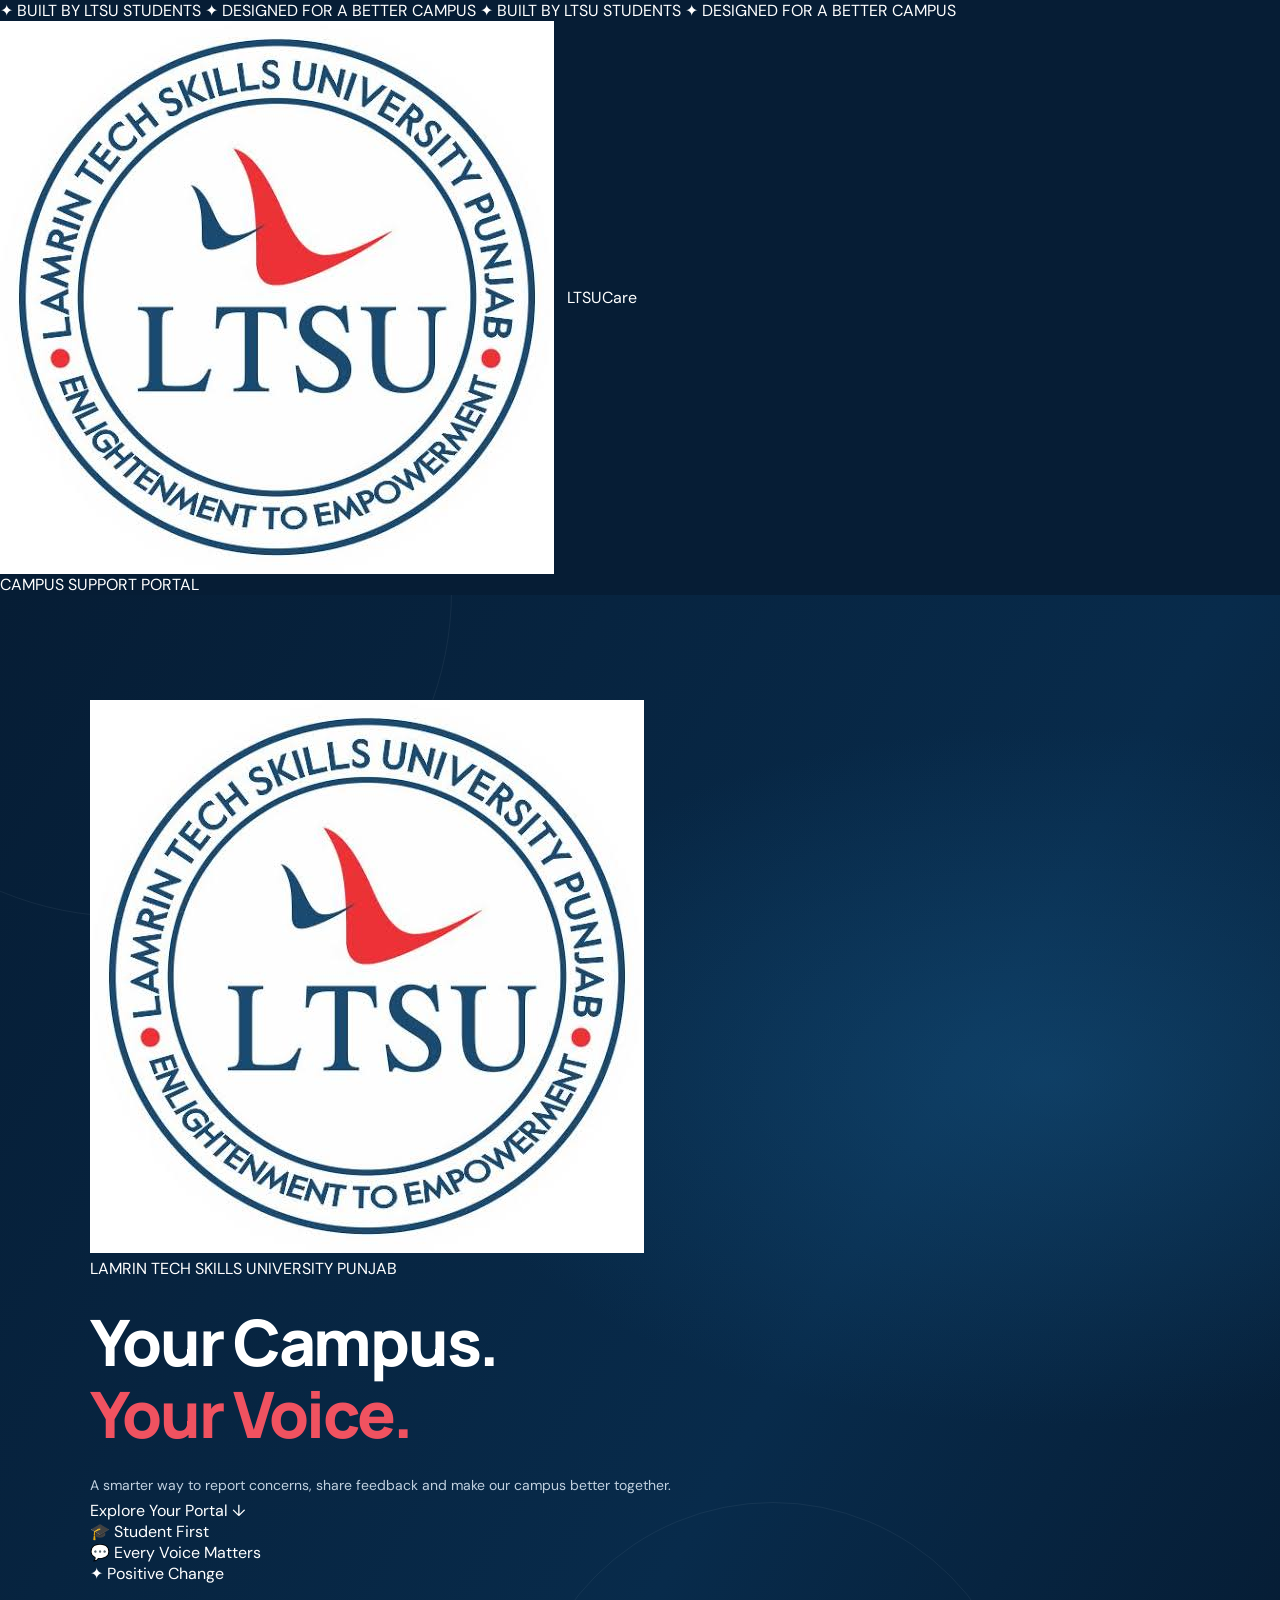
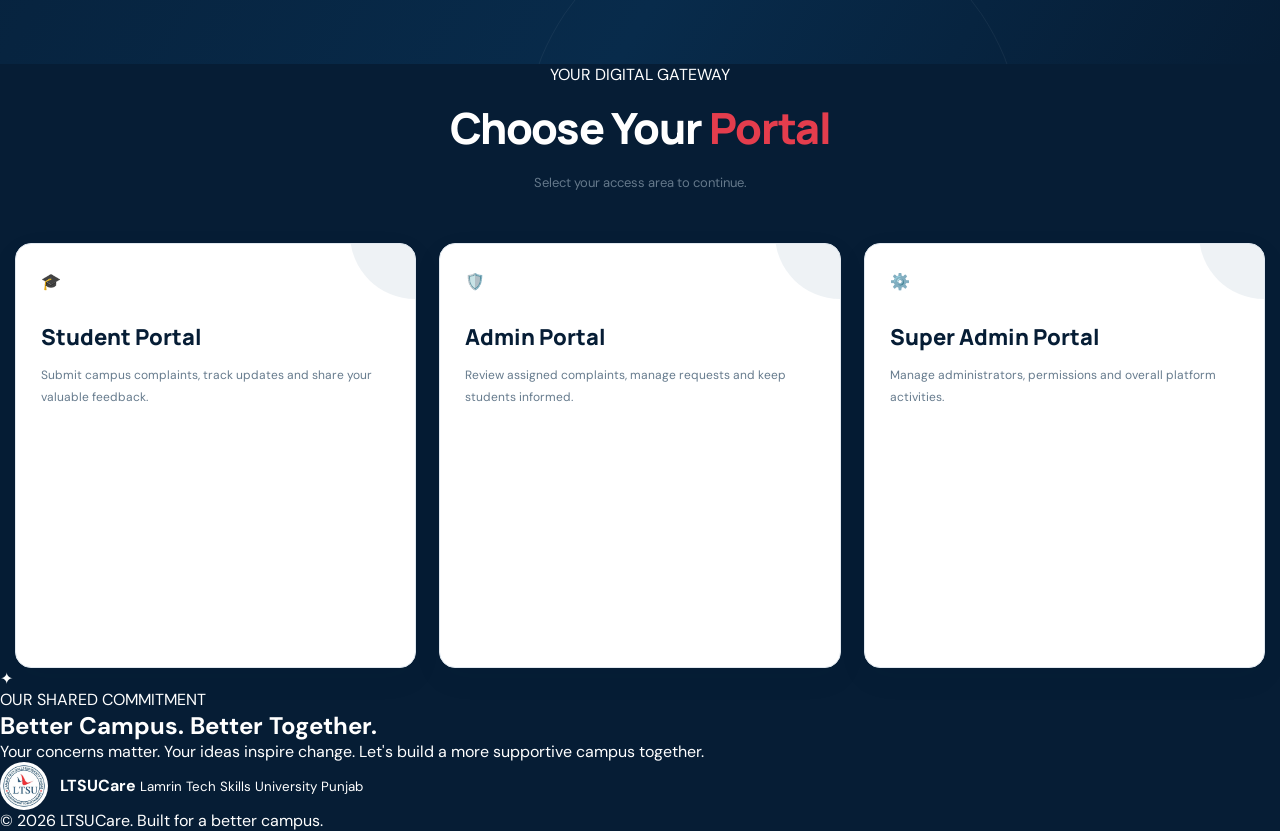
==== commit 4ffaa9ba: "Revise index.html for improved structure and content Updated the title and description meta tags for" ====
--- a/index.html
+++ b/index.html
@@ -5,12 +5,12 @@
     <meta charset="UTF-8">
     <meta name="viewport" content="width=device-width, initial-scale=1.0">
 
-    <title>LTSUCare | Lamrin Tech Skills University Punjab</title>
-    <meta name="description" content="LTSUCare is the campus support and complaint reporting platform of Lamrin Tech Skills University Punjab.">
+    <title>LTSUCare | Campus Support Portal</title>
+    <meta name="description" content="LTSUCare - Campus Support Portal of Lamrin Tech Skills University Punjab.">
 
     <link rel="preconnect" href="https://fonts.googleapis.com">
     <link rel="preconnect" href="https://fonts.gstatic.com" crossorigin>
-    <link href="https://fonts.googleapis.com/css2?family=DM+Sans:wght@400;500;600;700;800&family=Manrope:wght@400;500;600;700;800&display=swap" rel="stylesheet">
+    <link href="https://fonts.googleapis.com/css2?family=DM+Sans:wght@400;500;600;700;800&family=Manrope:wght@500;600;700;800&display=swap" rel="stylesheet">
 
     <link rel="stylesheet" href="assets/css/home.css">
     <script src="assets/js/home.js" defer></script>
@@ -18,268 +18,160 @@
 
 <body>
 
-<header class="navbar">
-    <a href="index.html" class="brand">
-        <img src="assets/ltsu2.jpeg" alt="LTSU University Logo" class="brand-logo">
-        <div>
-            <h2>LTSU<span>Care</span></h2>
-            <p>Lamrin Tech Skills University Punjab</p>
-        </div>
-    </a>
+    <div class="student-credit">
+        <span class="credit-track">
+            <span>✦ BUILT BY LTSU STUDENTS</span>
+            <span>✦ DESIGNED FOR A BETTER CAMPUS</span>
+            <span>✦ BUILT BY LTSU STUDENTS</span>
+            <span>✦ DESIGNED FOR A BETTER CAMPUS</span>
+        </span>
+    </div>
 
-    <div class="nav-status">
-        <span class="status-dot"></span>
-        OFFICIAL CAMPUS SUPPORT PLATFORM
-    </div>
-</header>
+    <header class="site-header">
+        <a href="index.html" class="brand">
+            <img src="assets/ltsu2.jpeg" alt="Lamrin Tech Skills University Logo">
+            <span>LTSU<span class="brand-accent">Care</span></span>
+        </a>
 
-<main>
+        <span class="header-label">CAMPUS SUPPORT PORTAL</span>
+    </header>
 
-    <section class="hero">
+    <main>
 
-        <div class="hero-content">
-            <div class="eyebrow">
-                <span class="eyebrow-line"></span>
-                YOUR CAMPUS. YOUR VOICE. OUR RESPONSIBILITY.
+        <section class="hero">
+
+            <div class="hero-decoration decoration-one"></div>
+            <div class="hero-decoration decoration-two"></div>
+
+            <div class="hero-center">
+
+                <div class="logo-wrap">
+                    <div class="logo-glow"></div>
+                    <img class="hero-logo"
+                         src="assets/ltsu2.jpeg"
+                         alt="LTSU University Logo">
+                    <span class="orbit orbit-one"></span>
+                    <span class="orbit orbit-two"></span>
+                </div>
+
+                <div class="hero-label">
+                    <span></span>
+                    LAMRIN TECH SKILLS UNIVERSITY PUNJAB
+                    <span></span>
+                </div>
+
+                <h1>
+                    Your Campus.
+                    <span>Your Voice.</span>
+                </h1>
+
+                <p class="hero-description">
+                    A smarter way to report concerns, share feedback
+                    and make our campus better together.
+                </p>
+
+                <a href="#portals" class="hero-button">
+                    Explore Your Portal <span>↓</span>
+                </a>
+
+                <div class="floating-note note-left">
+                    <span>🎓</span> Student First
+                </div>
+
+                <div class="floating-note note-right">
+                    <span>💬</span> Every Voice Matters
+                </div>
+
+                <div class="floating-note note-bottom">
+                    <span>✦</span> Positive Change
+                </div>
+
+            </div>
+        </section>
+
+
+        <section class="portals-section" id="portals">
+
+            <div class="section-heading">
+                <span class="section-eyebrow">YOUR DIGITAL GATEWAY</span>
+                <h2>Choose Your <span>Portal</span></h2>
+                <p>Select your access area to continue.</p>
             </div>
 
-            <h1>
-                A Better Campus
-                <span>Begins With You.</span>
-            </h1>
+            <div class="portal-grid">
 
-            <p class="hero-description">
-                Welcome to <strong>LTSUCare</strong>, the dedicated campus
-                support and problem reporting platform of Lamrin Tech Skills
-                University Punjab. This platform brings students and university
-                support teams together through a simple, organised and accessible
-                digital experience.
-            </p>
+                <a href="student/student.html" class="portal-card student-card">
+                    <div class="card-icon">🎓</div>
+                    <span class="card-number">01 / STUDENT</span>
+                    <h3>Student Portal</h3>
+                    <p>
+                        Submit campus complaints, track updates
+                        and share your valuable feedback.
+                    </p>
+                    <div class="card-link">
+                        Enter Portal <span>→</span>
+                    </div>
+                </a>
 
-            <p class="hero-description second-description">
-                Have a concern about campus facilities, services or your
-                university experience? Want to report a problem, follow a
-                complaint, or share an idea for improvement? LTSUCare gives
-                you a dedicated place to make your voice heard. Every genuine
-                concern deserves attention, every suggestion can inspire
-                improvement, and every responsible action can make our campus
-                better.
-            </p>
+                <a href="admin/admin.html" class="portal-card admin-card">
+                    <div class="card-icon">🛡️</div>
+                    <span class="card-number">02 / ADMIN</span>
+                    <h3>Admin Portal</h3>
+                    <p>
+                        Review assigned complaints, manage requests
+                        and keep students informed.
+                    </p>
+                    <div class="card-link">
+                        Enter Portal <span>→</span>
+                    </div>
+                </a>
 
-            <div class="hero-quote">
-                <span class="quote-symbol">“</span>
-                <div>
-                    <h3>Every Voice Counts. Every Concern Matters.</h3>
+                <a href="super-admin/super-admin.html" class="portal-card super-card">
+                    <div class="card-icon">⚙️</div>
+                    <span class="card-number">03 / MANAGEMENT</span>
+                    <h3>Super Admin Portal</h3>
                     <p>
-                        Together, we can create a campus environment built
-                        on trust, transparency, responsibility and positive change.
+                        Manage administrators, permissions
+                        and overall platform activities.
                     </p>
-                </div>
+                    <div class="card-link">
+                        Enter Portal <span>→</span>
+                    </div>
+                </a>
+
             </div>
+        </section>
 
-            <div class="hero-actions">
-                <a href="#portals" class="primary-button">
-                    Explore Portals <span>↓</span>
-                </a>
-                <span class="hero-note">One platform. A stronger campus.</span>
+
+        <section class="closing-section">
+            <div class="closing-star">✦</div>
+            <div>
+                <span>OUR SHARED COMMITMENT</span>
+                <h2>Better Campus. Better Together.</h2>
+                <p>
+                    Your concerns matter. Your ideas inspire change.
+                    Let's build a more supportive campus together.
+                </p>
+            </div>
+        </section>
+
+    </main>
+
+
+    <footer class="site-footer">
+        <div class="footer-brand">
+            <img src="assets/ltsu2.jpeg" alt="LTSU Logo">
+            <div>
+                <strong>LTSU<span>Care</span></strong>
+                <small>Lamrin Tech Skills University Punjab</small>
             </div>
         </div>
 
-        <div class="hero-visual">
-
-            <div class="visual-circle circle-one"></div>
-            <div class="visual-circle circle-two"></div>
-
-            <div class="university-logo-frame">
-                <div class="logo-inner">
-                    <img src="assets/ltsu2.jpeg" alt="Lamrin Tech Skills University Punjab">
-                </div>
-                <div class="logo-caption">LEARN • GROW • EMPOWER</div>
-            </div>
-
-            <div class="float-card float-top">
-                <span class="float-icon">🎓</span>
-                <div>
-                    <strong>Student First</strong>
-                    <small>Your voice matters</small>
-                </div>
-            </div>
-
-            <div class="float-card float-left">
-                <span class="float-icon">💬</span>
-                <div>
-                    <strong>Speak Up</strong>
-                    <small>We value your feedback</small>
-                </div>
-            </div>
-
-            <div class="float-card float-right">
-                <span class="float-icon">🛡️</span>
-                <div>
-                    <strong>Campus Support</strong>
-                    <small>Here to make a difference</small>
-                </div>
-            </div>
-
-            <div class="float-card float-bottom">
-                <span class="float-icon">✨</span>
-                <div>
-                    <strong>Positive Change</strong>
-                    <small>Better, together</small>
-                </div>
-            </div>
-
-            <span class="spark spark-one">✦</span>
-            <span class="spark spark-two">✧</span>
-            <span class="spark spark-three">✦</span>
-        </div>
-
-    </section>
-
-
-    <section class="portal-section" id="portals">
-
-        <div class="section-heading">
-            <span class="section-kicker">YOUR DIGITAL CAMPUS GATEWAY</span>
-            <h2>Choose Your <span>Portal</span></h2>
-            <p>
-                LTSUCare provides dedicated access for students,
-                administrators and platform management. Select your
-                respective portal to continue.
-            </p>
-        </div>
-
-        <div class="portal-grid">
-
-            <a href="student/student.html" class="portal-card student-card">
-                <div class="portal-card-top">
-                    <div class="portal-icon">🎓</div>
-                    <span>01 / STUDENT</span>
-                </div>
-
-                <div class="portal-tag">STUDENT SERVICES</div>
-                <h3>Student Portal</h3>
-
-                <p>
-                    Your campus journey deserves to be heard. Access your
-                    student account, report campus-related problems, submit
-                    complaints, track updates and share feedback. Stay
-                    connected with the support system and contribute to
-                    making your university experience better.
-                </p>
-
-                <div class="feature-list">
-                    <span>Complaint Reporting</span>
-                    <span>Track Progress</span>
-                    <span>Share Feedback</span>
-                </div>
-
-                <div class="portal-enter">
-                    Enter Student Portal <span>→</span>
-                </div>
-            </a>
-
-
-            <a href="admin/admin.html" class="portal-card admin-card">
-                <div class="portal-card-top">
-                    <div class="portal-icon">🛡️</div>
-                    <span>02 / ADMIN</span>
-                </div>
-
-                <div class="portal-tag">ADMINISTRATIVE SERVICES</div>
-                <h3>Admin Portal</h3>
-
-                <p>
-                    Help turn campus concerns into meaningful solutions.
-                    Review assigned complaints, manage requests, communicate
-                    progress and provide resolution updates. Support students
-                    through responsible complaint handling and timely action.
-                </p>
-
-                <div class="feature-list">
-                    <span>Manage Complaints</span>
-                    <span>Update Progress</span>
-                    <span>Support Students</span>
-                </div>
-
-                <div class="portal-enter">
-                    Enter Admin Portal <span>→</span>
-                </div>
-            </a>
-
-
-            <a href="super-admin/super-admin.html" class="portal-card super-card">
-                <div class="portal-card-top">
-                    <div class="portal-icon">⚙️</div>
-                    <span>03 / MANAGEMENT</span>
-                </div>
-
-                <div class="portal-tag">CENTRAL MANAGEMENT</div>
-                <h3>Super Admin Portal</h3>
-
-                <p>
-                    Oversee and manage the campus support platform through
-                    centralised management tools. Review administrator
-                    requests, manage access and permissions, monitor platform
-                    activities and support transparent administration.
-                </p>
-
-                <div class="feature-list">
-                    <span>Admin Management</span>
-                    <span>Access Control</span>
-                    <span>Platform Oversight</span>
-                </div>
-
-                <div class="portal-enter">
-                    Enter Super Admin Portal <span>→</span>
-                </div>
-            </a>
-
-        </div>
-    </section>
-
-
-    <section class="campus-message">
-        <div class="campus-message-icon">🌱</div>
-        <div>
-            <span>OUR SHARED COMMITMENT</span>
-            <h2>Building a Better Campus, Together.</h2>
-            <p>
-                A supportive university environment is created when people
-                listen, communicate and take responsibility. LTSUCare aims
-                to make campus problem reporting more accessible and support
-                more organised. By bringing concerns, feedback and responsible
-                action together, we can encourage a culture where students
-                feel heard and university teams can work towards meaningful
-                improvements. Let us make every voice count and every
-                improvement matter.
-            </p>
-        </div>
-    </section>
-
-</main>
-
-
-<footer class="footer">
-    <div class="footer-main">
-        <div class="footer-brand">
-            <img src="assets/ltsu2.jpeg" alt="LTSU Logo">
-            <div>
-                <h3>LTSU<span>Care</span></h3>
-                <p>Campus Support & Problem Reporting Portal</p>
-            </div>
-        </div>
-
-        <p class="footer-university">
-            Lamrin Tech Skills University Punjab
+        <p>
+            © <span id="current-year">2026</span> LTSUCare.
+            Built for a better campus.
         </p>
-    </div>
-
-    <div class="footer-bottom">
-        <p>© <span id="current-year">2026</span> LTSUCare. All rights reserved.</p>
-        <span>Building a Better Campus Together. 💙</span>
-    </div>
-</footer>
+    </footer>
 
 </body>
 </html>
--- a/assets/css/home.css
+++ b/assets/css/home.css
@@ -1,17 +1,12 @@
-
-@import url('https://fonts.googleapis.com/css2?family=DM+Sans:wght@400;500;600;700;800&family=Manrope:wght@400;500;600;700;800&display=swap');
 
 :root {
-    --navy: #082d4d;
+    --navy: #061d35;
+    --navy-light: #0b3154;
     --blue: #124d76;
-    --blue-light: #eaf4fb;
-    --red: #e63b4c;
-    --text: #19364c;
-    --muted: #667b8d;
+    --red: #e43d4d;
     --white: #ffffff;
-    --surface: #f5f9fc;
-    --border: #e4edf4;
-    --shadow: 0 18px 50px rgba(8, 45, 77, 0.09);
+    --muted: #bdccda;
+    --line: rgba(255,255,255,.12);
 }
 
 * {
@@ -22,63 +17,35 @@
 
 html {
     scroll-behavior: smooth;
-    scroll-padding-top: 90px;
 }
 
 body {
-    font-family: 'DM Sans', sans-serif;
-    color: var(--text);
-    background: #f8fbfe;
+    font-family: 'DM Sans', Arial, sans-serif;
+    color: var(--white);
+    background: var(--navy);
     overflow-x: hidden;
-    position: relative;
 }
 
 a {
+    color: inherit;
     text-decoration: none;
-    color: inherit;
-}
-
-.background-glow {
-    position: absolute;
-    border-radius: 50%;
-    filter: blur(2px);
-    pointer-events: none;
-    z-index: -1;
-}
-
-.glow-one {
-    width: 420px;
-    height: 420px;
-    top: 140px;
-    right: -170px;
-    background: rgba(75, 158, 218, 0.09);
-}
-
-.glow-two {
-    width: 350px;
-    height: 350px;
-    top: 850px;
-    left: -180px;
-    background: rgba(230, 59, 76, 0.045);
 }
 
 /* NAVBAR */
 
 .navbar {
-    width: 100%;
-    min-height: 88px;
-    padding: 14px 7%;
-    display: flex;
-    align-items: center;
+    min-height: 86px;
+    padding: 12px 7%;
+    display: flex;
     justify-content: space-between;
+    align-items: center;
     gap: 20px;
-    background: rgba(255, 255, 255, 0.94);
-    border-bottom: 1px solid rgba(8, 45, 77, 0.08);
     position: sticky;
     top: 0;
-    z-index: 100;
-    backdrop-filter: blur(16px);
-    box-shadow: 0 5px 25px rgba(8, 45, 77, 0.035);
+    z-index: 50;
+    background: rgba(5, 25, 46, .96);
+    border-bottom: 1px solid var(--line);
+    backdrop-filter: blur(15px);
 }
 
 .brand {
@@ -88,382 +55,383 @@
 }
 
 .brand-logo {
-    width: 59px;
-    height: 59px;
+    width: 57px;
+    height: 57px;
+    border-radius: 50%;
     object-fit: contain;
-    border-radius: 50%;
-}
-
-.brand-text h2 {
-    color: var(--navy);
+    background: white;
+    padding: 3px;
+}
+
+.brand h2 {
     font-family: 'Manrope', sans-serif;
-    font-size: 24px;
-    font-weight: 800;
-    letter-spacing: -0.8px;
-}
-
-.brand-text h2 span {
+    font-size: 23px;
+    font-weight: 800;
+    letter-spacing: -.7px;
+}
+
+.brand h2 span,
+.footer-brand h3 span {
     color: var(--red);
 }
 
-.brand-text p {
-    color: var(--muted);
-    font-size: 11px;
-    font-weight: 600;
-    margin-top: 2px;
-}
-
-.nav-right {
-    display: flex;
-    align-items: center;
-    gap: 9px;
-    color: #587084;
+.brand p {
+    color: #b6c7d6;
     font-size: 10px;
-    font-weight: 800;
-    letter-spacing: 1.2px;
-}
-
-.live-dot,
-.tag-dot {
+    margin-top: 3px;
+}
+
+.nav-status {
+    display: flex;
+    align-items: center;
+    gap: 10px;
+    color: #c2d1df;
+    font-size: 10px;
+    font-weight: 800;
+    letter-spacing: 1.3px;
+}
+
+.status-dot {
     width: 8px;
     height: 8px;
     border-radius: 50%;
-    background: #2fbf83;
-    box-shadow: 0 0 0 5px rgba(47, 191, 131, 0.12);
+    background: #4bd39a;
+    box-shadow: 0 0 0 5px rgba(75,211,154,.12);
 }
 
 /* HERO */
 
 .hero {
     min-height: 690px;
-    padding: 85px 8% 75px;
+    padding: 80px 7%;
     display: grid;
-    grid-template-columns: 1.12fr 0.88fr;
-    align-items: center;
-    gap: 35px;
+    grid-template-columns: 1.1fr .9fr;
+    align-items: center;
+    gap: 25px;
     position: relative;
     overflow: hidden;
     background:
-        radial-gradient(ellipse at 85% 42%, rgba(91, 164, 211, 0.14), transparent 38%),
-        linear-gradient(120deg, #f9fcff 0%, #eff7fc 55%, #f9fbfe 100%);
-}
-
-.hero::before {
+        radial-gradient(ellipse at 82% 45%, rgba(28,104,157,.35), transparent 42%),
+        linear-gradient(120deg, #061d35, #082b4b 65%, #061d35);
+}
+
+.hero::before,
+.hero::after {
     content: "";
     position: absolute;
-    width: 600px;
-    height: 600px;
-    border: 1px solid rgba(18, 77, 118, 0.055);
+    border: 1px solid rgba(255,255,255,.055);
     border-radius: 50%;
-    right: -170px;
-    top: -220px;
+    pointer-events: none;
+}
+
+.hero::before {
+    width: 650px;
+    height: 650px;
+    top: -330px;
+    left: -200px;
+}
+
+.hero::after {
+    width: 500px;
+    height: 500px;
+    bottom: -340px;
+    right: 20%;
 }
 
 .hero-content {
     max-width: 690px;
     position: relative;
     z-index: 2;
-    animation: slideUp 0.9s ease both;
-}
-
-.welcome-tag {
+    animation: enterUp .8s ease both;
+}
+
+.eyebrow {
     display: inline-flex;
     align-items: center;
-    gap: 12px;
-    padding: 11px 16px;
-    border: 1px solid #dbeaf4;
-    border-radius: 50px;
-    color: var(--blue);
-    background: rgba(255, 255, 255, 0.8);
-    font-size: 10px;
-    font-weight: 800;
-    letter-spacing: 1.15px;
-    margin-bottom: 27px;
+    gap: 11px;
+    padding: 11px 15px;
+    border: 1px solid rgba(255,255,255,.17);
+    border-radius: 40px;
+    color: #d6e6f3;
+    background: rgba(255,255,255,.055);
+    font-size: 9px;
+    font-weight: 800;
+    letter-spacing: 1.2px;
+}
+
+.eyebrow-line {
+    width: 19px;
+    height: 2px;
+    background: var(--red);
 }
 
 .hero h1 {
-    color: var(--navy);
+    margin-top: 27px;
+    color: white;
     font-family: 'Manrope', sans-serif;
-    font-size: clamp(40px, 5vw, 65px);
-    font-weight: 800;
-    line-height: 1.13;
-    letter-spacing: -2.5px;
+    font-size: clamp(39px, 5vw, 65px);
+    line-height: 1.12;
+    font-weight: 800;
+    letter-spacing: -2.3px;
 }
 
 .hero h1 span {
     display: block;
-    color: var(--red);
+    color: #f05260;
 }
 
 .hero-description {
-    color: #5c7183;
-    font-size: 15px;
+    max-width: 650px;
+    margin-top: 23px;
+    color: #c0d0df;
+    font-size: 14px;
     line-height: 1.95;
-    max-width: 660px;
-    margin-top: 25px;
 }
 
 .hero-description strong {
+    color: white;
+}
+
+.second-description {
+    margin-top: 13px;
+}
+
+.hero-quote {
+    display: flex;
+    gap: 14px;
+    margin-top: 24px;
+    padding: 17px 19px;
+    border-left: 3px solid var(--red);
+    border-radius: 0 12px 12px 0;
+    background: rgba(255,255,255,.07);
+}
+
+.quote-symbol {
+    color: #f05260;
+    font-family: Georgia, serif;
+    font-size: 42px;
+    line-height: .9;
+}
+
+.hero-quote h3 {
+    font-size: 13px;
+    line-height: 1.6;
+}
+
+.hero-quote p {
+    margin-top: 5px;
+    color: #b9cbd9;
+    font-size: 11px;
+    line-height: 1.7;
+}
+
+.hero-actions {
+    display: flex;
+    align-items: center;
+    flex-wrap: wrap;
+    gap: 20px;
+    margin-top: 28px;
+}
+
+.primary-button {
+    display: inline-flex;
+    align-items: center;
+    gap: 20px;
+    padding: 14px 21px;
+    border-radius: 8px;
+    background: var(--red);
+    color: white;
+    font-size: 12px;
+    font-weight: 800;
+    box-shadow: 0 9px 25px rgba(228,61,77,.22);
+    transition: .3s ease;
+}
+
+.primary-button:hover {
+    background: white;
     color: var(--navy);
-}
-
-.hero-message {
-    display: flex;
-    gap: 15px;
-    padding: 19px 21px;
-    margin-top: 25px;
-    border-left: 3px solid var(--red);
-    border-radius: 0 13px 13px 0;
-    background: rgba(255, 255, 255, 0.72);
-    box-shadow: 0 8px 30px rgba(8, 45, 77, 0.045);
-}
-
-.message-mark {
-    color: var(--red);
-    font-family: Georgia, serif;
-    font-size: 50px;
-    line-height: 0.8;
-}
-
-.hero-message h3 {
-    color: var(--navy);
-    font-family: 'Manrope', sans-serif;
-    font-size: 14px;
-    line-height: 1.6;
-}
-
-.hero-message p {
-    color: #687c8d;
-    font-size: 12px;
-    line-height: 1.8;
-    margin-top: 6px;
-}
-
-.hero-points {
-    display: flex;
-    flex-wrap: wrap;
-    gap: 15px 20px;
-    margin-top: 24px;
-}
-
-.hero-point {
-    display: flex;
-    align-items: center;
-    gap: 8px;
-    color: #526b7d;
+    transform: translateY(-3px);
+}
+
+.primary-button span {
+    font-size: 18px;
+}
+
+.hero-note {
+    color: #a9bdcd;
     font-size: 11px;
-    font-weight: 700;
-}
-
-.point-icon {
-    width: 18px;
-    height: 18px;
+}
+
+/* LOGO AND FLOATING VISUALS */
+
+.hero-visual {
+    min-height: 510px;
+    position: relative;
+    display: flex;
+    justify-content: center;
+    align-items: center;
+    animation: appear .9s ease both;
+}
+
+.university-logo-frame {
+    width: 305px;
+    height: 305px;
+    padding: 22px;
+    position: relative;
+    z-index: 3;
+    display: flex;
+    flex-direction: column;
+    justify-content: center;
+    align-items: center;
+    border-radius: 50%;
+    background: white;
+    box-shadow: 0 25px 90px rgba(0,0,0,.3);
+}
+
+.logo-inner {
+    width: 100%;
+    height: 100%;
     display: grid;
     place-items: center;
-    color: #168d68;
-    background: #e0f6ed;
+    border: 1px solid #e2eaf0;
     border-radius: 50%;
-    font-size: 11px;
-}
-
-.hero-button {
-    display: inline-flex;
-    align-items: center;
-    gap: 18px;
-    padding: 15px 23px;
-    margin-top: 30px;
-    color: white;
-    background: var(--navy);
-    border-radius: 9px;
-    font-size: 13px;
-    font-weight: 800;
-    box-shadow: 0 9px 22px rgba(8, 45, 77, 0.19);
-    transition: 0.3s ease;
-}
-
-.hero-button span {
-    font-size: 18px;
-}
-
-.hero-button:hover {
-    background: var(--red);
-    transform: translateY(-3px);
-    box-shadow: 0 13px 25px rgba(230, 59, 76, 0.2);
-}
-
-/* FLOATING VISUALS */
-
-.hero-visual {
-    min-height: 500px;
-    position: relative;
-    display: flex;
-    align-items: center;
-    justify-content: center;
-    animation: fadeIn 1.2s ease both;
-}
-
-.logo-showcase {
-    width: 290px;
-    height: 290px;
-    display: flex;
-    flex-direction: column;
-    align-items: center;
-    justify-content: center;
-    position: relative;
-    z-index: 2;
+    overflow: hidden;
+}
+
+.logo-inner img {
+    width: 100%;
+    height: 100%;
+    object-fit: contain;
+}
+
+.logo-caption {
+    position: absolute;
+    bottom: 12px;
+    color: #164363;
+    font-size: 8px;
+    font-weight: 800;
+    letter-spacing: 1.6px;
+}
+
+.visual-circle {
+    position: absolute;
+    border: 1px solid rgba(255,255,255,.14);
     border-radius: 50%;
-    background: rgba(255, 255, 255, 0.85);
-    border: 1px solid rgba(255, 255, 255, 0.95);
-    box-shadow:
-        0 25px 75px rgba(8, 45, 77, 0.13),
-        inset 0 0 30px rgba(255, 255, 255, 0.9);
-}
-
-.logo-showcase img {
-    width: 205px;
-    height: 205px;
-    object-fit: contain;
-    border-radius: 50%;
-    position: relative;
-    z-index: 2;
-}
-
-.logo-caption {
-    margin-top: 8px;
-    color: var(--blue);
-    font-size: 9px;
-    font-weight: 800;
-    letter-spacing: 2px;
-}
-
-.logo-ring {
-    position: absolute;
-    inset: -17px;
-    border: 1px dashed rgba(18, 77, 118, 0.28);
-    border-radius: 50%;
-    animation: rotate 35s linear infinite;
-}
-
-.visual-orbit {
-    position: absolute;
-    border: 1px solid rgba(18, 77, 118, 0.11);
-    border-radius: 50%;
-}
-
-.orbit-one {
+}
+
+.circle-one {
     width: 420px;
     height: 420px;
 }
 
-.orbit-two {
+.circle-two {
     width: 510px;
     height: 510px;
     border-style: dashed;
-    opacity: 0.6;
-}
-
-.floating-card {
+    opacity: .6;
+}
+
+.float-card {
     position: absolute;
     z-index: 4;
     display: flex;
     align-items: center;
-    gap: 11px;
-    padding: 13px 16px;
-    border: 1px solid rgba(255, 255, 255, 0.9);
-    border-radius: 13px;
-    background: rgba(255, 255, 255, 0.92);
-    box-shadow: 0 12px 35px rgba(8, 45, 77, 0.1);
-    backdrop-filter: blur(12px);
+    gap: 10px;
+    padding: 12px 15px;
+    border: 1px solid rgba(255,255,255,.65);
+    border-radius: 12px;
+    background: rgba(255,255,255,.96);
+    color: var(--navy);
+    box-shadow: 0 15px 40px rgba(0,0,0,.22);
     animation: float 5s ease-in-out infinite;
 }
 
-.floating-icon {
-    width: 39px;
-    height: 39px;
+.float-icon {
+    width: 37px;
+    height: 37px;
     display: grid;
     place-items: center;
-    border-radius: 11px;
-    background: #edf5fb;
-    font-size: 20px;
-}
-
-.floating-card strong {
+    border-radius: 10px;
+    background: #eaf2f8;
+    font-size: 19px;
+}
+
+.float-card strong {
     display: block;
-    color: var(--navy);
     font-size: 11px;
-    font-weight: 800;
-}
-
-.floating-card small {
+}
+
+.float-card small {
     display: block;
     margin-top: 4px;
-    color: #718393;
+    color: #667c8d;
     font-size: 9px;
 }
 
-.floating-top {
-    top: 15px;
-    right: 3%;
-}
-
-.floating-left {
-    top: 45%;
-    left: -1%;
-    animation-delay: -1.5s;
-}
-
-.floating-right {
-    top: 57%;
-    right: -2%;
-    animation-delay: -2.5s;
-}
-
-.floating-bottom {
-    bottom: 12px;
+.float-top {
+    top: 20px;
+    right: 0;
+}
+
+.float-left {
+    top: 44%;
+    left: -3%;
+    animation-delay: -1.2s;
+}
+
+.float-right {
+    right: -4%;
+    bottom: 27%;
+    animation-delay: -2.2s;
+}
+
+.float-bottom {
     left: 20%;
-    animation-delay: -3.5s;
-}
-
-.visual-spark {
+    bottom: 5px;
+    animation-delay: -3.2s;
+}
+
+.spark {
     position: absolute;
-    color: var(--red);
+    z-index: 2;
+    color: #f05260;
     font-size: 25px;
     animation: twinkle 3s ease-in-out infinite;
 }
 
 .spark-one {
     top: 15%;
-    left: 20%;
+    left: 16%;
 }
 
 .spark-two {
-    bottom: 20%;
-    right: 15%;
-    color: #e7a53a;
+    right: 12%;
+    top: 34%;
+    color: #f2bd65;
     animation-delay: 1s;
 }
 
 .spark-three {
-    top: 32%;
-    right: 8%;
-    color: #3b89bd;
-    animation-delay: 1.7s;
-}
-
-/* PORTAL SECTION */
+    bottom: 18%;
+    right: 18%;
+    animation-delay: 1.8s;
+}
+
+/* PORTALS */
 
 .portal-section {
-    padding: 100px 8% 105px;
-    background: #ffffff;
+    padding: 95px 7% 100px;
+    background: #f4f7fb;
+    color: var(--navy);
 }
 
 .section-heading {
     max-width: 720px;
-    margin: 0 auto 55px;
+    margin: 0 auto 48px;
     text-align: center;
 }
 
-.section-eyebrow {
+.section-kicker {
     color: var(--red);
     font-size: 10px;
     font-weight: 800;
@@ -471,110 +439,109 @@
 }
 
 .section-heading h2 {
-    margin-top: 14px;
-    color: var(--navy);
+    margin-top: 13px;
     font-family: 'Manrope', sans-serif;
-    font-size: clamp(28px, 3.5vw, 40px);
-    font-weight: 800;
-    letter-spacing: -1.2px;
+    font-size: clamp(30px, 4vw, 43px);
+    font-weight: 800;
+    letter-spacing: -1.4px;
 }
 
 .section-heading h2 span {
-    color: var(--blue);
+    color: var(--red);
 }
 
 .section-heading p {
-    max-width: 600px;
     margin: 14px auto 0;
-    color: var(--muted);
-    font-size: 14px;
-    line-height: 1.8;
+    max-width: 610px;
+    color: #65798b;
+    font-size: 13px;
+    line-height: 1.85;
 }
 
 .portal-grid {
-    max-width: 1240px;
+    max-width: 1250px;
     margin: 0 auto;
     display: grid;
     grid-template-columns: repeat(3, minmax(0, 1fr));
-    gap: 24px;
+    gap: 23px;
 }
 
 .portal-card {
-    min-height: 420px;
-    padding: 28px 26px;
+    min-height: 425px;
+    padding: 27px 25px 22px;
     display: flex;
     flex-direction: column;
     position: relative;
     overflow: hidden;
-    border: 1px solid var(--border);
-    border-radius: 17px;
-    background: #ffffff;
-    box-shadow: 0 8px 30px rgba(8, 45, 77, 0.045);
-    transition: transform 0.35s ease, box-shadow 0.35s ease, border-color 0.35s ease;
-}
-
-.portal-card::before {
+    border: 1px solid #e1e8ef;
+    border-radius: 16px;
+    background: white;
+    box-shadow: 0 10px 30px rgba(6,29,53,.06);
+    transition: .3s ease;
+}
+
+.portal-card::after {
     content: "";
     position: absolute;
-    width: 160px;
-    height: 160px;
-    top: -95px;
-    right: -70px;
+    width: 130px;
+    height: 130px;
+    top: -75px;
+    right: -65px;
     border-radius: 50%;
-    background: rgba(36, 125, 181, 0.07);
-    transition: transform 0.4s ease;
+    background: rgba(18,77,118,.07);
+    transition: .35s ease;
 }
 
 .portal-card:hover {
-    transform: translateY(-9px);
-    box-shadow: 0 23px 50px rgba(8, 45, 77, 0.12);
-    border-color: #c9deed;
-}
-
-.portal-card:hover::before {
+    transform: translateY(-8px);
+    box-shadow: 0 20px 45px rgba(6,29,53,.13);
+    border-color: #b9d0e1;
+}
+
+.portal-card:hover::after {
     transform: scale(1.7);
 }
 
-.card-top {
+.portal-card-top {
     display: flex;
     align-items: center;
     justify-content: space-between;
 }
 
 .portal-icon {
-    width: 58px;
-    height: 58px;
+    width: 57px;
+    height: 57px;
     display: grid;
     place-items: center;
-    border-radius: 15px;
-    font-size: 27px;
-}
-
-.student-icon {
-    background: #eaf4ff;
-}
-
-.admin-icon {
-    background: #e8f7f0;
-}
-
-.super-icon {
-    background: #fff1e9;
-}
-
-.portal-number {
-    color: #93a5b3;
+    border-radius: 14px;
+    font-size: 26px;
+}
+
+.student-card .portal-icon {
+    background: #e9f3ff;
+}
+
+.admin-card .portal-icon {
+    background: #e7f6ef;
+}
+
+.super-card .portal-icon {
+    background: #fff0e8;
+}
+
+.portal-card-top > span {
+    color: #8b9baa;
     font-size: 9px;
     font-weight: 800;
-    letter-spacing: 1.2px;
-}
-
-.card-label {
-    margin-top: 28px;
+    letter-spacing: 1px;
+}
+
+.portal-tag {
+    margin-top: 27px;
     color: var(--red);
     font-size: 9px;
     font-weight: 800;
-    letter-spacing: 1.4px;
+    letter-spacing: 1.2px;
 }
 
 .portal-card h3 {
@@ -586,121 +553,114 @@
 }
 
 .portal-card > p {
-    margin-top: 13px;
-    color: #6a7e8e;
+    margin-top: 12px;
+    color: #667b8d;
     font-size: 12px;
-    line-height: 1.9;
-}
-
-.portal-features {
+    line-height: 1.85;
+}
+
+.feature-list {
     display: flex;
     flex-wrap: wrap;
     gap: 7px;
-    margin-top: 20px;
-}
-
-.portal-features span {
+    margin-top: 18px;
+}
+
+.feature-list span {
     padding: 7px 9px;
     border-radius: 5px;
-    background: #f1f6fa;
-    color: #536c7f;
+    background: #f0f4f8;
+    color: #526b7e;
     font-size: 9px;
     font-weight: 700;
 }
 
-.portal-link {
+.portal-enter {
+    margin-top: auto;
+    padding-top: 18px;
     display: flex;
     justify-content: space-between;
     align-items: center;
-    padding-top: 19px;
-    margin-top: auto;
+    border-top: 1px solid #edf0f3;
     color: var(--blue);
-    border-top: 1px solid #edf1f5;
     font-size: 12px;
     font-weight: 800;
 }
 
-.portal-link span {
+.portal-enter span {
     font-size: 20px;
-    transition: transform 0.25s ease;
-}
-
-.portal-card:hover .portal-link span {
+    transition: transform .25s ease;
+}
+
+.portal-card:hover .portal-enter span {
     transform: translateX(6px);
 }
 
-.student-card:hover .portal-link {
-    color: #176bb3;
-}
-
-.admin-card:hover .portal-link {
-    color: #16835c;
-}
-
-.super-card:hover .portal-link {
-    color: #d66b37;
-}
-
-/* COMMITMENT */
-
-.commitment-section {
+/* CAMPUS MESSAGE */
+
+.campus-message {
     max-width: 1120px;
-    margin: 0 auto 90px;
-    padding: 40px 45px;
+    margin: 75px auto;
+    padding: 37px 40px;
     display: flex;
     align-items: flex-start;
-    gap: 25px;
-    border: 1px solid #dceaf3;
-    border-radius: 18px;
-    background: linear-gradient(120deg, #f0f7fc, #ffffff);
-    box-shadow: var(--shadow);
-}
-
-.commitment-icon {
-    width: 65px;
-    height: 65px;
+    gap: 24px;
+    border: 1px solid rgba(255,255,255,.14);
+    border-radius: 17px;
+    background: linear-gradient(120deg, #0b3154, #092743);
+    box-shadow: 0 18px 50px rgba(0,0,0,.15);
+}
+
+.campus-message-icon {
+    width: 62px;
+    height: 62px;
     flex-shrink: 0;
     display: grid;
     place-items: center;
-    border-radius: 17px;
-    background: #e3f2e9;
-    font-size: 30px;
-}
-
-.commitment-content > span {
-    color: var(--red);
+    border-radius: 15px;
+    background: rgba(255,255,255,.1);
+    font-size: 29px;
+}
+
+.campus-message span {
+    color: #f05260;
     font-size: 9px;
     font-weight: 800;
     letter-spacing: 1.5px;
 }
 
-.commitment-content h2 {
-    margin-top: 10px;
-    color: var(--navy);
+.campus-message h2 {
+    margin-top: 9px;
     font-family: 'Manrope', sans-serif;
     font-size: 25px;
-    font-weight: 800;
-}
-
-.commitment-content p {
+}
+
+.campus-message p {
     margin-top: 12px;
-    color: #667b8c;
-    font-size: 13px;
-    line-height: 1.95;
+    color: #c0d0df;
+    font-size: 12px;
+    line-height: 1.9;
 }
 
 /* FOOTER */
 
 .footer {
-    padding: 35px 8% 20px;
-    background: #082d4d;
-    color: white;
+    padding: 32px 7% 20px;
+    background: #041629;
+    border-top: 1px solid rgba(255,255,255,.1);
+}
+
+.footer-main {
+    display: flex;
+    align-items: center;
+    justify-content: space-between;
+    gap: 20px;
 }
 
 .footer-brand {
     display: flex;
     align-items: center;
-    gap: 13px;
+    gap: 12px;
 }
 
 .footer-brand img {
@@ -709,37 +669,34 @@
     object-fit: contain;
     border-radius: 50%;
     background: white;
-}
-
-.footer-brand strong {
-    display: block;
+    padding: 2px;
+}
+
+.footer-brand h3 {
     font-family: 'Manrope', sans-serif;
-    font-size: 18px;
-}
-
-.footer-brand span {
-    display: block;
+    font-size: 19px;
+}
+
+.footer-brand p {
     margin-top: 3px;
-    color: #bdcfdd;
+    color: #b5c7d6;
     font-size: 10px;
 }
 
 .footer-university {
-    margin-top: 22px;
-    color: #d4e2ed;
-    font-size: 12px;
+    color: #c5d4e0;
+    font-size: 11px;
     font-weight: 600;
 }
 
 .footer-bottom {
-    margin-top: 25px;
+    margin-top: 24px;
     padding-top: 17px;
     display: flex;
-    align-items: center;
     justify-content: space-between;
     gap: 15px;
-    border-top: 1px solid rgba(255, 255, 255, 0.13);
-    color: #a9bfce;
+    border-top: 1px solid rgba(255,255,255,.12);
+    color: #9db2c3;
     font-size: 10px;
 }
 
@@ -750,20 +707,14 @@
         transform: translateY(0);
     }
     50% {
-        transform: translateY(-13px);
-    }
-}
-
-@keyframes rotate {
-    to {
-        transform: rotate(360deg);
+        transform: translateY(-12px);
     }
 }
 
 @keyframes twinkle {
     0%, 100% {
-        opacity: 0.45;
-        transform: scale(0.85);
+        opacity: .45;
+        transform: scale(.85);
     }
     50% {
         opacity: 1;
@@ -771,10 +722,10 @@
     }
 }
 
-@keyframes slideUp {
+@keyframes enterUp {
     from {
         opacity: 0;
-        transform: translateY(25px);
+        transform: translateY(22px);
     }
     to {
         opacity: 1;
@@ -782,10 +733,10 @@
     }
 }
 
-@keyframes fadeIn {
+@keyframes appear {
     from {
         opacity: 0;
-        transform: scale(0.94);
+        transform: scale(.94);
     }
     to {
         opacity: 1;
@@ -795,15 +746,14 @@
 
 /* TABLET */
 
-@media (max-width: 1050px) {
+@media (max-width: 1000px) {
     .hero {
         padding-left: 5%;
         padding-right: 5%;
-        grid-template-columns: 1fr 0.8fr;
     }
 
     .hero-visual {
-        transform: scale(0.88);
+        transform: scale(.85);
     }
 
     .portal-section {
@@ -812,11 +762,16 @@
     }
 
     .portal-grid {
-        gap: 16px;
+        gap: 14px;
     }
 
     .portal-card {
-        padding: 23px 19px;
+        padding: 22px 18px;
+    }
+
+    .campus-message {
+        margin-left: 5%;
+        margin-right: 5%;
     }
 }
 
@@ -824,140 +779,107 @@
 
 @media (max-width: 760px) {
     .navbar {
-        min-height: 75px;
         padding: 10px 5%;
+        min-height: 72px;
     }
 
     .brand-logo {
-        width: 49px;
-        height: 49px;
-    }
-
-    .brand-text h2 {
+        width: 48px;
+        height: 48px;
+    }
+
+    .brand h2 {
         font-size: 20px;
     }
 
-    .brand-text p {
+    .brand p {
         font-size: 9px;
     }
 
-    .nav-right {
+    .nav-status {
         display: none;
     }
 
     .hero {
-        padding: 65px 6% 35px;
+        padding: 58px 6% 30px;
         grid-template-columns: 1fr;
-        gap: 5px;
+        gap: 0;
     }
 
     .hero h1 {
         font-size: clamp(37px, 9vw, 53px);
-        letter-spacing: -1.7px;
+        letter-spacing: -1.5px;
     }
 
     .hero-description {
-        font-size: 13px;
-        line-height: 1.85;
-    }
-
-    .hero-message {
-        padding: 16px;
-    }
-
-    .hero-message h3 {
         font-size: 12px;
-    }
-
-    .hero-message p {
-        font-size: 11px;
-    }
-
-    .hero-points {
-        gap: 12px;
-    }
-
-    .hero-point {
-        font-size: 10px;
     }
 
     .hero-visual {
         min-height: 390px;
-        margin-top: 5px;
-        transform: scale(0.9);
-    }
-
-    .logo-showcase {
-        width: 230px;
-        height: 230px;
-    }
-
-    .logo-showcase img {
-        width: 165px;
-        height: 165px;
-    }
-
-    .orbit-one {
-        width: 320px;
-        height: 320px;
-    }
-
-    .orbit-two {
-        width: 370px;
-        height: 370px;
-    }
-
-    .floating-card {
-        padding: 9px 11px;
-        gap: 8px;
-    }
-
-    .floating-icon {
-        width: 31px;
-        height: 31px;
-        font-size: 16px;
-    }
-
-    .floating-card strong {
+        margin-top: 20px;
+        transform: scale(.88);
+    }
+
+    .university-logo-frame {
+        width: 245px;
+        height: 245px;
+        padding: 17px;
+    }
+
+    .circle-one {
+        width: 330px;
+        height: 330px;
+    }
+
+    .circle-two {
+        width: 390px;
+        height: 390px;
+    }
+
+    .float-card {
+        padding: 9px 10px;
+        gap: 7px;
+    }
+
+    .float-icon {
+        width: 30px;
+        height: 30px;
+        font-size: 15px;
+    }
+
+    .float-card strong {
         font-size: 9px;
     }
 
-    .floating-card small {
+    .float-card small {
         font-size: 7px;
     }
 
-    .floating-top {
+    .float-top {
         top: 0;
         right: 0;
     }
 
-    .floating-left {
+    .float-left {
         left: -3%;
     }
 
-    .floating-right {
+    .float-right {
         right: -3%;
     }
 
-    .floating-bottom {
+    .float-bottom {
         bottom: 0;
-        left: 13%;
+        left: 12%;
     }
 
     .portal-section {
-        padding: 70px 6%;
-    }
-
-    .section-heading {
-        margin-bottom: 35px;
+        padding: 65px 6%;
     }
 
     .section-heading h2 {
-        font-size: 29px;
-    }
-
-    .section-heading p {
-        font-size: 12px;
+        font-size: 31px;
     }
 
     .portal-grid {
@@ -970,65 +892,52 @@
         padding: 25px;
     }
 
-    .commitment-section {
-        margin: 0 6% 65px;
-        padding: 27px 23px;
+    .campus-message {
+        margin: 45px 6%;
+        padding: 25px 22px;
         flex-direction: column;
-        gap: 18px;
-    }
-
-    .commitment-content h2 {
+        gap: 16px;
+    }
+
+    .campus-message h2 {
         font-size: 21px;
     }
 
-    .commitment-content p {
-        font-size: 12px;
-    }
-
     .footer {
-        padding: 30px 6% 20px;
-    }
-
+        padding: 28px 6% 18px;
+    }
+
+    .footer-main,
     .footer-bottom {
         align-items: flex-start;
         flex-direction: column;
-        font-size: 9px;
-    }
-}
-
-/* SMALL MOBILE */
+    }
+
+    .footer-university {
+        margin-top: 8px;
+    }
+}
 
 @media (max-width: 380px) {
-    .brand-text p {
-        max-width: 190px;
-        line-height: 1.4;
-    }
-
-    .welcome-tag {
+    .hero-visual {
+        transform: scale(.76);
+        margin-left: -15px;
+        margin-right: -15px;
+    }
+
+    .eyebrow {
         font-size: 8px;
-        letter-spacing: 0.7px;
-    }
-
-    .hero-visual {
-        transform: scale(0.78);
-        margin-left: -10px;
-        margin-right: -10px;
-    }
-
-    .hero-point {
-        font-size: 9px;
-    }
-}
-
-/* ACCESSIBILITY */
+        letter-spacing: .6px;
+    }
+}
 
 @media (prefers-reduced-motion: reduce) {
     *,
     *::before,
     *::after {
+        animation-duration: .01ms !important;
+        animation-iteration-count: 1 !important;
         scroll-behavior: auto !important;
-        animation-duration: 0.01ms !important;
-        animation-iteration-count: 1 !important;
-        transition-duration: 0.01ms !important;
-    }
-}
+        transition-duration: .01ms !important;
+    }
+}
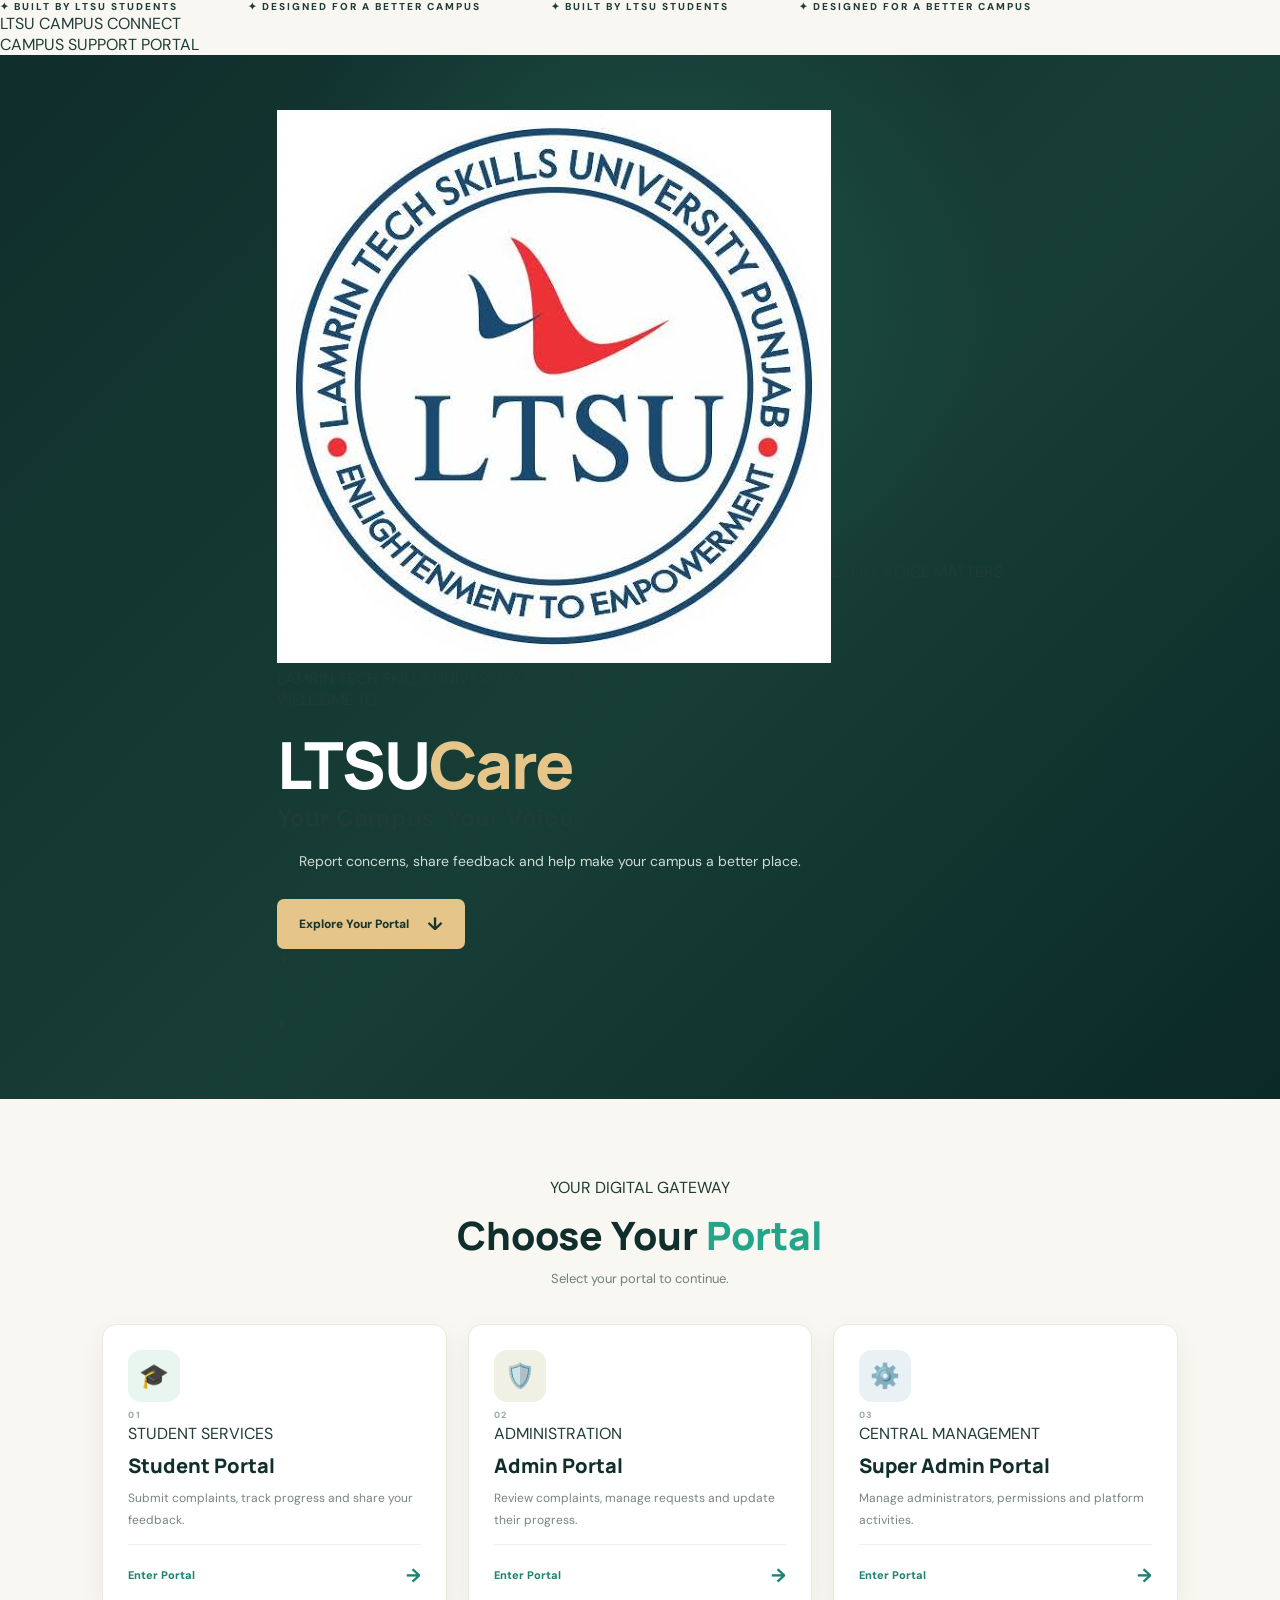
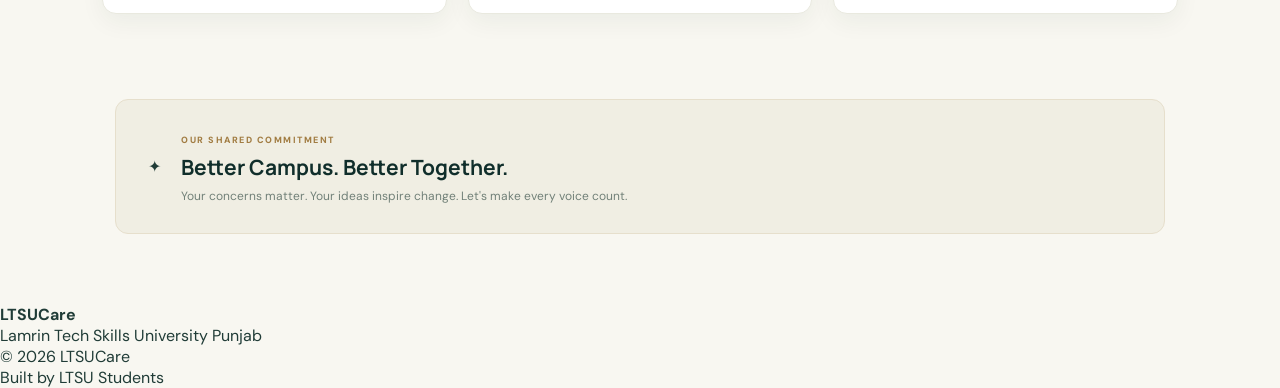
==== commit dcb2ed05: "Refactor index.html for improved structure and clarity Updated HTML structure and content for better" ====
--- a/index.html
+++ b/index.html
@@ -6,7 +6,9 @@
     <meta name="viewport" content="width=device-width, initial-scale=1.0">
 
     <title>LTSUCare | Campus Support Portal</title>
-    <meta name="description" content="LTSUCare - Campus Support Portal of Lamrin Tech Skills University Punjab.">
+
+    <meta name="description"
+          content="LTSUCare - Campus Support Portal of Lamrin Tech Skills University Punjab.">
 
     <link rel="preconnect" href="https://fonts.googleapis.com">
     <link rel="preconnect" href="https://fonts.gstatic.com" crossorigin>
@@ -18,159 +20,229 @@
 
 <body>
 
-    <div class="student-credit">
-        <span class="credit-track">
+    <!-- Moving student credit strip -->
+    <div class="credit-strip">
+        <div class="credit-track">
             <span>✦ BUILT BY LTSU STUDENTS</span>
             <span>✦ DESIGNED FOR A BETTER CAMPUS</span>
             <span>✦ BUILT BY LTSU STUDENTS</span>
             <span>✦ DESIGNED FOR A BETTER CAMPUS</span>
-        </span>
+        </div>
     </div>
 
-    <header class="site-header">
-        <a href="index.html" class="brand">
-            <img src="assets/ltsu2.jpeg" alt="Lamrin Tech Skills University Logo">
-            <span>LTSU<span class="brand-accent">Care</span></span>
-        </a>
-
-        <span class="header-label">CAMPUS SUPPORT PORTAL</span>
+    <!-- Simple header without duplicate logo -->
+    <header class="navbar">
+        <div class="navbar-label">LTSU CAMPUS CONNECT</div>
+        <div class="navbar-right">
+            <span class="online-dot"></span>
+            CAMPUS SUPPORT PORTAL
+        </div>
     </header>
 
     <main>
 
+        <!-- Hero section -->
         <section class="hero">
 
-            <div class="hero-decoration decoration-one"></div>
-            <div class="hero-decoration decoration-two"></div>
-
-            <div class="hero-center">
-
-                <div class="logo-wrap">
-                    <div class="logo-glow"></div>
-                    <img class="hero-logo"
-                         src="assets/ltsu2.jpeg"
-                         alt="LTSU University Logo">
-                    <span class="orbit orbit-one"></span>
-                    <span class="orbit orbit-two"></span>
-                </div>
-
-                <div class="hero-label">
-                    <span></span>
+            <div class="decor decor-one"></div>
+            <div class="decor decor-two"></div>
+            <div class="decor decor-three"></div>
+
+            <div class="hero-content">
+
+                <!-- University logo: only one image -->
+                <div class="logo-area">
+                    <div class="logo-ring">
+                        <img
+                            src="assets/ltsu2.jpeg"
+                            alt="Lamrin Tech Skills University Logo"
+                            class="university-logo">
+                    </div>
+                </div>
+
+                <div class="university-name">
                     LAMRIN TECH SKILLS UNIVERSITY PUNJAB
-                    <span></span>
+                </div>
+
+                <div class="welcome-label">
+                    WELCOME TO
                 </div>
 
                 <h1>
-                    Your Campus.
-                    <span>Your Voice.</span>
+                    LTSU<span>Care</span>
                 </h1>
 
+                <h2>Your Campus. Your Voice.</h2>
+
                 <p class="hero-description">
-                    A smarter way to report concerns, share feedback
-                    and make our campus better together.
+                    Report concerns, share feedback and help make
+                    your campus a better place.
                 </p>
 
                 <a href="#portals" class="hero-button">
-                    Explore Your Portal <span>↓</span>
-                </a>
-
-                <div class="floating-note note-left">
-                    <span>🎓</span> Student First
-                </div>
-
-                <div class="floating-note note-right">
-                    <span>💬</span> Every Voice Matters
-                </div>
-
-                <div class="floating-note note-bottom">
-                    <span>✦</span> Positive Change
-                </div>
-
-            </div>
+                    Explore Your Portal
+                    <span>↓</span>
+                </a>
+
+                <!-- Small floating decorative elements -->
+                <div class="floating-element float-one">
+                    <span>✦</span>
+                </div>
+
+                <div class="floating-element float-two">
+                    <span>＋</span>
+                </div>
+
+                <div class="floating-element float-three">
+                    <span>✧</span>
+                </div>
+
+                <div class="floating-element float-four">
+                    <span>●</span>
+                </div>
+
+            </div>
+
+            <div class="hero-bottom-line">
+                <span></span>
+                EVERY VOICE MATTERS
+                <span></span>
+            </div>
+
         </section>
 
 
+        <!-- Portal section -->
         <section class="portals-section" id="portals">
 
             <div class="section-heading">
-                <span class="section-eyebrow">YOUR DIGITAL GATEWAY</span>
+                <span class="section-label">YOUR DIGITAL GATEWAY</span>
+
                 <h2>Choose Your <span>Portal</span></h2>
-                <p>Select your access area to continue.</p>
+
+                <p>
+                    Select your portal to continue.
+                </p>
             </div>
 
             <div class="portal-grid">
 
-                <a href="student/student.html" class="portal-card student-card">
-                    <div class="card-icon">🎓</div>
-                    <span class="card-number">01 / STUDENT</span>
+                <!-- Student -->
+                <a href="student/student.html"
+                   class="portal-card student-card">
+
+                    <div class="card-top">
+                        <div class="card-icon">🎓</div>
+                        <span class="card-number">01</span>
+                    </div>
+
+                    <span class="card-category">STUDENT SERVICES</span>
+
                     <h3>Student Portal</h3>
+
                     <p>
-                        Submit campus complaints, track updates
-                        and share your valuable feedback.
+                        Submit complaints, track progress
+                        and share your feedback.
                     </p>
+
                     <div class="card-link">
-                        Enter Portal <span>→</span>
-                    </div>
-                </a>
-
-                <a href="admin/admin.html" class="portal-card admin-card">
-                    <div class="card-icon">🛡️</div>
-                    <span class="card-number">02 / ADMIN</span>
+                        Enter Portal
+                        <span>→</span>
+                    </div>
+
+                </a>
+
+
+                <!-- Admin -->
+                <a href="admin/admin.html"
+                   class="portal-card admin-card">
+
+                    <div class="card-top">
+                        <div class="card-icon">🛡️</div>
+                        <span class="card-number">02</span>
+                    </div>
+
+                    <span class="card-category">ADMINISTRATION</span>
+
                     <h3>Admin Portal</h3>
+
                     <p>
-                        Review assigned complaints, manage requests
-                        and keep students informed.
+                        Review complaints, manage requests
+                        and update their progress.
                     </p>
+
                     <div class="card-link">
-                        Enter Portal <span>→</span>
-                    </div>
-                </a>
-
-                <a href="super-admin/super-admin.html" class="portal-card super-card">
-                    <div class="card-icon">⚙️</div>
-                    <span class="card-number">03 / MANAGEMENT</span>
+                        Enter Portal
+                        <span>→</span>
+                    </div>
+
+                </a>
+
+
+                <!-- Super Admin -->
+                <a href="super-admin/super-admin.html"
+                   class="portal-card super-card">
+
+                    <div class="card-top">
+                        <div class="card-icon">⚙️</div>
+                        <span class="card-number">03</span>
+                    </div>
+
+                    <span class="card-category">CENTRAL MANAGEMENT</span>
+
                     <h3>Super Admin Portal</h3>
+
                     <p>
                         Manage administrators, permissions
-                        and overall platform activities.
+                        and platform activities.
                     </p>
+
                     <div class="card-link">
-                        Enter Portal <span>→</span>
-                    </div>
-                </a>
-
-            </div>
+                        Enter Portal
+                        <span>→</span>
+                    </div>
+
+                </a>
+
+            </div>
+
         </section>
 
 
+        <!-- Closing message -->
         <section class="closing-section">
-            <div class="closing-star">✦</div>
-            <div>
+
+            <div class="closing-icon">✦</div>
+
+            <div class="closing-content">
                 <span>OUR SHARED COMMITMENT</span>
+
                 <h2>Better Campus. Better Together.</h2>
+
                 <p>
                     Your concerns matter. Your ideas inspire change.
-                    Let's build a more supportive campus together.
+                    Let's make every voice count.
                 </p>
             </div>
+
         </section>
 
     </main>
 
 
-    <footer class="site-footer">
-        <div class="footer-brand">
-            <img src="assets/ltsu2.jpeg" alt="LTSU Logo">
-            <div>
-                <strong>LTSU<span>Care</span></strong>
-                <small>Lamrin Tech Skills University Punjab</small>
-            </div>
-        </div>
-
-        <p>
-            © <span id="current-year">2026</span> LTSUCare.
-            Built for a better campus.
-        </p>
+    <!-- Footer without another logo -->
+    <footer class="footer">
+
+        <div class="footer-left">
+            <strong>LTSU<span>Care</span></strong>
+            <p>Lamrin Tech Skills University Punjab</p>
+        </div>
+
+        <div class="footer-right">
+            © <span id="current-year">2026</span> LTSUCare
+            <p>Built by LTSU Students</p>
+        </div>
+
     </footer>
 
 </body>
--- a/assets/css/home.css
+++ b/assets/css/home.css
@@ -1,12 +1,13 @@
 
 :root {
-    --navy: #061d35;
-    --navy-light: #0b3154;
-    --blue: #124d76;
-    --red: #e43d4d;
+    --green: #102e2b;
+    --green-light: #19443e;
+    --emerald: #23a58a;
+    --gold: #e6c58b;
+    --ivory: #f8f7f1;
     --white: #ffffff;
-    --muted: #bdccda;
-    --line: rgba(255,255,255,.12);
+    --text: #203c37;
+    --muted: #71817b;
 }
 
 * {
@@ -20,914 +21,672 @@
 }
 
 body {
-    font-family: 'DM Sans', Arial, sans-serif;
-    color: var(--white);
-    background: var(--navy);
+    font-family: 'DM Sans', sans-serif;
+    background: var(--ivory);
+    color: var(--text);
     overflow-x: hidden;
 }
 
 a {
+    text-decoration: none;
     color: inherit;
-    text-decoration: none;
-}
-
-/* NAVBAR */
-
-.navbar {
-    min-height: 86px;
-    padding: 12px 7%;
+}
+
+/* TOP MOVING STRIP */
+
+.student-credit {
+    height: 31px;
+    overflow: hidden;
+    background: var(--gold);
+    color: #243b32;
+    display: flex;
+    align-items: center;
+    white-space: nowrap;
+}
+
+.credit-track {
+    display: flex;
+    gap: 70px;
+    width: max-content;
+    animation: marquee 22s linear infinite;
+}
+
+.credit-track span {
+    font-size: 10px;
+    font-weight: 800;
+    letter-spacing: 2px;
+}
+
+@keyframes marquee {
+    from { transform: translateX(0); }
+    to { transform: translateX(-50%); }
+}
+
+/* HEADER */
+
+.site-header {
+    height: 75px;
+    padding: 0 8%;
     display: flex;
     justify-content: space-between;
     align-items: center;
-    gap: 20px;
-    position: sticky;
-    top: 0;
-    z-index: 50;
-    background: rgba(5, 25, 46, .96);
-    border-bottom: 1px solid var(--line);
-    backdrop-filter: blur(15px);
+    background: #ffffff;
+    border-bottom: 1px solid #e9eee8;
 }
 
 .brand {
     display: flex;
     align-items: center;
-    gap: 13px;
-}
-
-.brand-logo {
-    width: 57px;
-    height: 57px;
+    gap: 10px;
+}
+
+.brand img {
+    width: 43px;
+    height: 43px;
+    object-fit: contain;
     border-radius: 50%;
-    object-fit: contain;
-    background: white;
-    padding: 3px;
-}
-
-.brand h2 {
+}
+
+.brand > span {
     font-family: 'Manrope', sans-serif;
-    font-size: 23px;
-    font-weight: 800;
-    letter-spacing: -.7px;
-}
-
-.brand h2 span,
-.footer-brand h3 span {
-    color: var(--red);
-}
-
-.brand p {
-    color: #b6c7d6;
-    font-size: 10px;
-    margin-top: 3px;
-}
-
-.nav-status {
-    display: flex;
-    align-items: center;
-    gap: 10px;
-    color: #c2d1df;
-    font-size: 10px;
-    font-weight: 800;
-    letter-spacing: 1.3px;
-}
-
-.status-dot {
-    width: 8px;
-    height: 8px;
-    border-radius: 50%;
-    background: #4bd39a;
-    box-shadow: 0 0 0 5px rgba(75,211,154,.12);
+    font-size: 21px;
+    font-weight: 800;
+    color: var(--green);
+}
+
+.brand-accent {
+    color: var(--emerald);
+}
+
+.header-label {
+    color: #7d8c84;
+    font-size: 9px;
+    font-weight: 800;
+    letter-spacing: 1.7px;
 }
 
 /* HERO */
 
 .hero {
-    min-height: 690px;
-    padding: 80px 7%;
-    display: grid;
-    grid-template-columns: 1.1fr .9fr;
-    align-items: center;
-    gap: 25px;
+    min-height: 590px;
+    padding: 55px 20px 65px;
+    display: flex;
+    align-items: center;
+    justify-content: center;
     position: relative;
     overflow: hidden;
     background:
-        radial-gradient(ellipse at 82% 45%, rgba(28,104,157,.35), transparent 42%),
-        linear-gradient(120deg, #061d35, #082b4b 65%, #061d35);
-}
-
-.hero::before,
-.hero::after {
-    content: "";
+        radial-gradient(circle at 50% 20%, rgba(42, 120, 99, .38), transparent 35%),
+        linear-gradient(135deg, #102e2b, #173e36 55%, #0b2927);
+}
+
+.hero-center {
+    position: relative;
+    z-index: 2;
+    width: 100%;
+    max-width: 760px;
+    text-align: center;
+    animation: fadeUp .8s ease both;
+}
+
+.hero-decoration {
     position: absolute;
-    border: 1px solid rgba(255,255,255,.055);
+    border: 1px solid rgba(230, 197, 139, .13);
     border-radius: 50%;
     pointer-events: none;
 }
 
-.hero::before {
-    width: 650px;
-    height: 650px;
+.decoration-one {
+    width: 540px;
+    height: 540px;
     top: -330px;
-    left: -200px;
-}
-
-.hero::after {
-    width: 500px;
-    height: 500px;
-    bottom: -340px;
-    right: 20%;
-}
-
-.hero-content {
-    max-width: 690px;
+    left: -180px;
+}
+
+.decoration-two {
+    width: 620px;
+    height: 620px;
+    right: -270px;
+    bottom: -400px;
+}
+
+.logo-wrap {
+    width: 118px;
+    height: 118px;
+    margin: 0 auto 19px;
+    position: relative;
+    display: grid;
+    place-items: center;
+}
+
+.hero-logo {
+    width: 100px;
+    height: 100px;
+    padding: 5px;
+    object-fit: contain;
     position: relative;
     z-index: 2;
-    animation: enterUp .8s ease both;
-}
-
-.eyebrow {
-    display: inline-flex;
-    align-items: center;
-    gap: 11px;
-    padding: 11px 15px;
-    border: 1px solid rgba(255,255,255,.17);
-    border-radius: 40px;
-    color: #d6e6f3;
-    background: rgba(255,255,255,.055);
+    border: 3px solid var(--gold);
+    border-radius: 50%;
+    background: white;
+    box-shadow: 0 10px 35px rgba(0,0,0,.25);
+    animation: logoFloat 4s ease-in-out infinite;
+}
+
+.logo-glow {
+    position: absolute;
+    width: 120px;
+    height: 120px;
+    border-radius: 50%;
+    background: rgba(35,165,138,.18);
+    filter: blur(15px);
+}
+
+.orbit {
+    position: absolute;
+    border: 1px solid rgba(230,197,139,.55);
+    border-radius: 50%;
+    animation: orbitSpin 12s linear infinite;
+}
+
+.orbit-one {
+    width: 130px;
+    height: 130px;
+}
+
+.orbit-two {
+    width: 145px;
+    height: 145px;
+    border-style: dashed;
+    opacity: .5;
+    animation-direction: reverse;
+    animation-duration: 20s;
+}
+
+@keyframes logoFloat {
+    0%, 100% { transform: translateY(0); }
+    50% { transform: translateY(-7px); }
+}
+
+@keyframes orbitSpin {
+    to { transform: rotate(360deg); }
+}
+
+.hero-label {
+    display: flex;
+    justify-content: center;
+    align-items: center;
+    gap: 10px;
+    color: var(--gold);
     font-size: 9px;
     font-weight: 800;
-    letter-spacing: 1.2px;
-}
-
-.eyebrow-line {
-    width: 19px;
-    height: 2px;
-    background: var(--red);
+    letter-spacing: 2px;
+}
+
+.hero-label span {
+    width: 20px;
+    height: 1px;
+    background: var(--gold);
 }
 
 .hero h1 {
-    margin-top: 27px;
+    margin-top: 19px;
     color: white;
     font-family: 'Manrope', sans-serif;
-    font-size: clamp(39px, 5vw, 65px);
+    font-size: clamp(40px, 6vw, 65px);
     line-height: 1.12;
     font-weight: 800;
-    letter-spacing: -2.3px;
+    letter-spacing: -2px;
 }
 
 .hero h1 span {
-    display: block;
-    color: #f05260;
+    color: var(--gold);
 }
 
 .hero-description {
-    max-width: 650px;
-    margin-top: 23px;
-    color: #c0d0df;
+    max-width: 510px;
+    margin: 16px auto 0;
+    color: #d0ddd5;
     font-size: 14px;
-    line-height: 1.95;
-}
-
-.hero-description strong {
+    line-height: 1.8;
+}
+
+.hero-button {
+    display: inline-flex;
+    align-items: center;
+    gap: 18px;
+    margin-top: 25px;
+    padding: 13px 22px;
+    border-radius: 7px;
+    background: var(--gold);
+    color: #18352e;
+    font-size: 12px;
+    font-weight: 800;
+    transition: .3s ease;
+}
+
+.hero-button:hover {
+    transform: translateY(-4px);
+    background: white;
+    box-shadow: 0 10px 25px rgba(0,0,0,.2);
+}
+
+.hero-button span {
+    font-size: 18px;
+}
+
+/* FLOATING MINI CARDS */
+
+.floating-note {
+    position: absolute;
+    display: flex;
+    align-items: center;
+    gap: 8px;
+    padding: 10px 14px;
+    border: 1px solid rgba(230,197,139,.35);
+    border-radius: 30px;
+    background: rgba(255,255,255,.10);
     color: white;
-}
-
-.second-description {
-    margin-top: 13px;
-}
-
-.hero-quote {
-    display: flex;
-    gap: 14px;
-    margin-top: 24px;
-    padding: 17px 19px;
-    border-left: 3px solid var(--red);
-    border-radius: 0 12px 12px 0;
-    background: rgba(255,255,255,.07);
-}
-
-.quote-symbol {
-    color: #f05260;
-    font-family: Georgia, serif;
-    font-size: 42px;
-    line-height: .9;
-}
-
-.hero-quote h3 {
+    font-size: 10px;
+    font-weight: 700;
+    backdrop-filter: blur(10px);
+    animation: noteFloat 4.5s ease-in-out infinite;
+}
+
+.floating-note span {
+    font-size: 16px;
+}
+
+.note-left {
+    top: 32%;
+    left: 0;
+}
+
+.note-right {
+    top: 38%;
+    right: 0;
+    animation-delay: -1.5s;
+}
+
+.note-bottom {
+    bottom: -36px;
+    right: 24%;
+    animation-delay: -2.5s;
+}
+
+@keyframes noteFloat {
+    0%, 100% { transform: translateY(0); }
+    50% { transform: translateY(-10px); }
+}
+
+/* PORTALS SECTION */
+
+.portals-section {
+    padding: 78px 8% 85px;
+    background: var(--ivory);
+}
+
+.section-heading {
+    text-align: center;
+    margin-bottom: 37px;
+}
+
+.section-eyebrow {
+    color: #b18b4d;
+    font-size: 10px;
+    font-weight: 800;
+    letter-spacing: 2px;
+}
+
+.section-heading h2 {
+    margin-top: 10px;
+    color: var(--green);
+    font-family: 'Manrope', sans-serif;
+    font-size: clamp(29px, 4vw, 39px);
+    font-weight: 800;
+}
+
+.section-heading h2 span {
+    color: var(--emerald);
+}
+
+.section-heading p {
+    margin-top: 8px;
+    color: var(--muted);
     font-size: 13px;
-    line-height: 1.6;
-}
-
-.hero-quote p {
-    margin-top: 5px;
-    color: #b9cbd9;
-    font-size: 11px;
-    line-height: 1.7;
-}
-
-.hero-actions {
-    display: flex;
-    align-items: center;
-    flex-wrap: wrap;
-    gap: 20px;
-    margin-top: 28px;
-}
-
-.primary-button {
-    display: inline-flex;
-    align-items: center;
-    gap: 20px;
-    padding: 14px 21px;
-    border-radius: 8px;
-    background: var(--red);
-    color: white;
-    font-size: 12px;
-    font-weight: 800;
-    box-shadow: 0 9px 25px rgba(228,61,77,.22);
-    transition: .3s ease;
-}
-
-.primary-button:hover {
-    background: white;
-    color: var(--navy);
-    transform: translateY(-3px);
-}
-
-.primary-button span {
-    font-size: 18px;
-}
-
-.hero-note {
-    color: #a9bdcd;
-    font-size: 11px;
-}
-
-/* LOGO AND FLOATING VISUALS */
-
-.hero-visual {
-    min-height: 510px;
-    position: relative;
-    display: flex;
-    justify-content: center;
-    align-items: center;
-    animation: appear .9s ease both;
-}
-
-.university-logo-frame {
-    width: 305px;
-    height: 305px;
-    padding: 22px;
-    position: relative;
-    z-index: 3;
-    display: flex;
-    flex-direction: column;
-    justify-content: center;
-    align-items: center;
-    border-radius: 50%;
-    background: white;
-    box-shadow: 0 25px 90px rgba(0,0,0,.3);
-}
-
-.logo-inner {
-    width: 100%;
-    height: 100%;
-    display: grid;
-    place-items: center;
-    border: 1px solid #e2eaf0;
-    border-radius: 50%;
-    overflow: hidden;
-}
-
-.logo-inner img {
-    width: 100%;
-    height: 100%;
-    object-fit: contain;
-}
-
-.logo-caption {
-    position: absolute;
-    bottom: 12px;
-    color: #164363;
-    font-size: 8px;
-    font-weight: 800;
-    letter-spacing: 1.6px;
-}
-
-.visual-circle {
-    position: absolute;
-    border: 1px solid rgba(255,255,255,.14);
-    border-radius: 50%;
-}
-
-.circle-one {
-    width: 420px;
-    height: 420px;
-}
-
-.circle-two {
-    width: 510px;
-    height: 510px;
-    border-style: dashed;
-    opacity: .6;
-}
-
-.float-card {
-    position: absolute;
-    z-index: 4;
-    display: flex;
-    align-items: center;
-    gap: 10px;
-    padding: 12px 15px;
-    border: 1px solid rgba(255,255,255,.65);
-    border-radius: 12px;
-    background: rgba(255,255,255,.96);
-    color: var(--navy);
-    box-shadow: 0 15px 40px rgba(0,0,0,.22);
-    animation: float 5s ease-in-out infinite;
-}
-
-.float-icon {
-    width: 37px;
-    height: 37px;
-    display: grid;
-    place-items: center;
-    border-radius: 10px;
-    background: #eaf2f8;
-    font-size: 19px;
-}
-
-.float-card strong {
-    display: block;
-    font-size: 11px;
-}
-
-.float-card small {
-    display: block;
-    margin-top: 4px;
-    color: #667c8d;
-    font-size: 9px;
-}
-
-.float-top {
-    top: 20px;
-    right: 0;
-}
-
-.float-left {
-    top: 44%;
-    left: -3%;
-    animation-delay: -1.2s;
-}
-
-.float-right {
-    right: -4%;
-    bottom: 27%;
-    animation-delay: -2.2s;
-}
-
-.float-bottom {
-    left: 20%;
-    bottom: 5px;
-    animation-delay: -3.2s;
-}
-
-.spark {
-    position: absolute;
-    z-index: 2;
-    color: #f05260;
-    font-size: 25px;
-    animation: twinkle 3s ease-in-out infinite;
-}
-
-.spark-one {
-    top: 15%;
-    left: 16%;
-}
-
-.spark-two {
-    right: 12%;
-    top: 34%;
-    color: #f2bd65;
-    animation-delay: 1s;
-}
-
-.spark-three {
-    bottom: 18%;
-    right: 18%;
-    animation-delay: 1.8s;
-}
-
-/* PORTALS */
-
-.portal-section {
-    padding: 95px 7% 100px;
-    background: #f4f7fb;
-    color: var(--navy);
-}
-
-.section-heading {
-    max-width: 720px;
-    margin: 0 auto 48px;
-    text-align: center;
-}
-
-.section-kicker {
-    color: var(--red);
-    font-size: 10px;
-    font-weight: 800;
-    letter-spacing: 2px;
-}
-
-.section-heading h2 {
-    margin-top: 13px;
-    font-family: 'Manrope', sans-serif;
-    font-size: clamp(30px, 4vw, 43px);
-    font-weight: 800;
-    letter-spacing: -1.4px;
-}
-
-.section-heading h2 span {
-    color: var(--red);
-}
-
-.section-heading p {
-    margin: 14px auto 0;
-    max-width: 610px;
-    color: #65798b;
-    font-size: 13px;
-    line-height: 1.85;
 }
 
 .portal-grid {
-    max-width: 1250px;
+    max-width: 1150px;
     margin: 0 auto;
     display: grid;
-    grid-template-columns: repeat(3, minmax(0, 1fr));
-    gap: 23px;
+    grid-template-columns: repeat(3, 1fr);
+    gap: 21px;
 }
 
 .portal-card {
-    min-height: 425px;
-    padding: 27px 25px 22px;
+    min-height: 290px;
+    padding: 25px;
     display: flex;
     flex-direction: column;
     position: relative;
     overflow: hidden;
-    border: 1px solid #e1e8ef;
-    border-radius: 16px;
+    border: 1px solid #e9e9df;
+    border-radius: 14px;
     background: white;
-    box-shadow: 0 10px 30px rgba(6,29,53,.06);
+    box-shadow: 0 8px 25px rgba(24, 55, 44, .055);
     transition: .3s ease;
 }
 
-.portal-card::after {
+.portal-card::before {
     content: "";
     position: absolute;
-    width: 130px;
-    height: 130px;
-    top: -75px;
-    right: -65px;
-    border-radius: 50%;
-    background: rgba(18,77,118,.07);
-    transition: .35s ease;
+    width: 100%;
+    height: 3px;
+    top: 0;
+    left: 0;
+    background: linear-gradient(90deg, var(--emerald), var(--gold));
+    transform: scaleX(0);
+    transform-origin: left;
+    transition: .3s ease;
 }
 
 .portal-card:hover {
-    transform: translateY(-8px);
-    box-shadow: 0 20px 45px rgba(6,29,53,.13);
-    border-color: #b9d0e1;
-}
-
-.portal-card:hover::after {
-    transform: scale(1.7);
-}
-
-.portal-card-top {
-    display: flex;
-    align-items: center;
-    justify-content: space-between;
-}
-
-.portal-icon {
-    width: 57px;
-    height: 57px;
+    transform: translateY(-7px);
+    box-shadow: 0 17px 35px rgba(24,55,44,.12);
+    border-color: #cbded2;
+}
+
+.portal-card:hover::before {
+    transform: scaleX(1);
+}
+
+.card-icon {
+    width: 52px;
+    height: 52px;
     display: grid;
     place-items: center;
-    border-radius: 14px;
-    font-size: 26px;
-}
-
-.student-card .portal-icon {
-    background: #e9f3ff;
-}
-
-.admin-card .portal-icon {
-    background: #e7f6ef;
-}
-
-.super-card .portal-icon {
-    background: #fff0e8;
-}
-
-.portal-card-top > span {
-    color: #8b9baa;
+    border-radius: 13px;
+    background: #e9f5ef;
+    font-size: 24px;
+}
+
+.admin-card .card-icon {
+    background: #f1f0e5;
+}
+
+.super-card .card-icon {
+    background: #e9f1f4;
+}
+
+.card-number {
+    margin-top: 19px;
+    color: #9aab9f;
     font-size: 9px;
     font-weight: 800;
-    letter-spacing: 1px;
-}
-
-.portal-tag {
-    margin-top: 27px;
-    color: var(--red);
-    font-size: 9px;
-    font-weight: 800;
     letter-spacing: 1.2px;
 }
 
 .portal-card h3 {
+    margin-top: 8px;
+    color: var(--green);
+    font-family: 'Manrope', sans-serif;
+    font-size: 20px;
+    font-weight: 800;
+}
+
+.portal-card p {
     margin-top: 9px;
-    color: var(--navy);
-    font-family: 'Manrope', sans-serif;
-    font-size: 22px;
-    font-weight: 800;
-}
-
-.portal-card > p {
-    margin-top: 12px;
-    color: #667b8d;
+    color: #77857d;
     font-size: 12px;
-    line-height: 1.85;
-}
-
-.feature-list {
-    display: flex;
-    flex-wrap: wrap;
-    gap: 7px;
-    margin-top: 18px;
-}
-
-.feature-list span {
-    padding: 7px 9px;
-    border-radius: 5px;
-    background: #f0f4f8;
-    color: #526b7e;
-    font-size: 9px;
-    font-weight: 700;
-}
-
-.portal-enter {
+    line-height: 1.8;
+}
+
+.card-link {
     margin-top: auto;
     padding-top: 18px;
     display: flex;
+    align-items: center;
     justify-content: space-between;
-    align-items: center;
-    border-top: 1px solid #edf0f3;
-    color: var(--blue);
-    font-size: 12px;
-    font-weight: 800;
-}
-
-.portal-enter span {
-    font-size: 20px;
-    transition: transform .25s ease;
-}
-
-.portal-card:hover .portal-enter span {
-    transform: translateX(6px);
-}
-
-/* CAMPUS MESSAGE */
-
-.campus-message {
-    max-width: 1120px;
-    margin: 75px auto;
-    padding: 37px 40px;
-    display: flex;
-    align-items: flex-start;
-    gap: 24px;
-    border: 1px solid rgba(255,255,255,.14);
-    border-radius: 17px;
-    background: linear-gradient(120deg, #0b3154, #092743);
-    box-shadow: 0 18px 50px rgba(0,0,0,.15);
-}
-
-.campus-message-icon {
-    width: 62px;
-    height: 62px;
+    border-top: 1px solid #edf0e9;
+    color: #19856f;
+    font-size: 11px;
+    font-weight: 800;
+}
+
+.card-link span {
+    font-size: 19px;
+    transition: .25s ease;
+}
+
+.portal-card:hover .card-link span {
+    transform: translateX(5px);
+}
+
+/* CLOSING MESSAGE */
+
+.closing-section {
+    max-width: 1050px;
+    margin: 0 auto 70px;
+    padding: 27px 32px;
+    display: flex;
+    align-items: center;
+    gap: 20px;
+    border: 1px solid #e6dfcc;
+    border-radius: 13px;
+    background: #f0eee3;
+}
+
+.closing-star {
+    width: 48px;
+    height: 48px;
     flex-shrink: 0;
     display: grid;
     place-items: center;
-    border-radius: 15px;
-    background: rgba(255,255,255,.1);
-    font-size: 29px;
-}
-
-.campus-message span {
-    color: #f05260;
+    border-radius: 12px;
+    background: var(--green);
+    color: var(--gold);
+    font-size: 23px;
+}
+
+.closing-section span {
+    color: #a17c42;
     font-size: 9px;
     font-weight: 800;
     letter-spacing: 1.5px;
 }
 
-.campus-message h2 {
-    margin-top: 9px;
+.closing-section h2 {
+    margin-top: 5px;
+    color: var(--green);
     font-family: 'Manrope', sans-serif;
-    font-size: 25px;
-}
-
-.campus-message p {
-    margin-top: 12px;
-    color: #c0d0df;
+    font-size: 21px;
+}
+
+.closing-section p {
+    margin-top: 5px;
+    color: #718078;
     font-size: 12px;
-    line-height: 1.9;
+    line-height: 1.7;
 }
 
 /* FOOTER */
 
-.footer {
-    padding: 32px 7% 20px;
-    background: #041629;
-    border-top: 1px solid rgba(255,255,255,.1);
-}
-
-.footer-main {
-    display: flex;
-    align-items: center;
+.site-footer {
+    min-height: 90px;
+    padding: 20px 8%;
+    display: flex;
     justify-content: space-between;
+    align-items: center;
     gap: 20px;
+    background: #0b2422;
+    color: white;
 }
 
 .footer-brand {
     display: flex;
     align-items: center;
-    gap: 12px;
+    gap: 10px;
 }
 
 .footer-brand img {
-    width: 48px;
-    height: 48px;
+    width: 39px;
+    height: 39px;
     object-fit: contain;
     border-radius: 50%;
     background: white;
-    padding: 2px;
-}
-
-.footer-brand h3 {
+}
+
+.footer-brand strong {
+    display: block;
     font-family: 'Manrope', sans-serif;
-    font-size: 19px;
-}
-
-.footer-brand p {
+    font-size: 17px;
+}
+
+.footer-brand strong span {
+    color: var(--gold);
+}
+
+.footer-brand small {
+    display: block;
     margin-top: 3px;
-    color: #b5c7d6;
+    color: #b8c9c0;
+    font-size: 9px;
+}
+
+.site-footer > p {
+    color: #b8c9c0;
     font-size: 10px;
 }
 
-.footer-university {
-    color: #c5d4e0;
-    font-size: 11px;
-    font-weight: 600;
-}
-
-.footer-bottom {
-    margin-top: 24px;
-    padding-top: 17px;
-    display: flex;
-    justify-content: space-between;
-    gap: 15px;
-    border-top: 1px solid rgba(255,255,255,.12);
-    color: #9db2c3;
-    font-size: 10px;
-}
-
-/* ANIMATIONS */
-
-@keyframes float {
-    0%, 100% {
-        transform: translateY(0);
-    }
-    50% {
-        transform: translateY(-12px);
-    }
-}
-
-@keyframes twinkle {
-    0%, 100% {
-        opacity: .45;
-        transform: scale(.85);
-    }
-    50% {
-        opacity: 1;
-        transform: scale(1.2);
-    }
-}
-
-@keyframes enterUp {
-    from {
-        opacity: 0;
-        transform: translateY(22px);
-    }
-    to {
-        opacity: 1;
-        transform: translateY(0);
-    }
-}
-
-@keyframes appear {
-    from {
-        opacity: 0;
-        transform: scale(.94);
-    }
-    to {
-        opacity: 1;
-        transform: scale(1);
-    }
-}
-
-/* TABLET */
-
-@media (max-width: 1000px) {
+/* RESPONSIVE DESIGN */
+
+@media (max-width: 800px) {
+    .site-header {
+        padding: 0 5%;
+    }
+
     .hero {
+        min-height: 560px;
+    }
+
+    .note-left {
+        left: 1%;
+    }
+
+    .note-right {
+        right: 1%;
+    }
+
+    .portals-section {
         padding-left: 5%;
         padding-right: 5%;
     }
 
-    .hero-visual {
-        transform: scale(.85);
-    }
-
-    .portal-section {
-        padding-left: 5%;
-        padding-right: 5%;
-    }
-
     .portal-grid {
-        gap: 14px;
+        gap: 13px;
     }
 
     .portal-card {
-        padding: 22px 18px;
-    }
-
-    .campus-message {
+        padding: 19px;
+    }
+
+    .closing-section {
         margin-left: 5%;
         margin-right: 5%;
     }
 }
 
-/* MOBILE */
-
-@media (max-width: 760px) {
-    .navbar {
-        padding: 10px 5%;
-        min-height: 72px;
-    }
-
-    .brand-logo {
-        width: 48px;
-        height: 48px;
-    }
-
-    .brand h2 {
-        font-size: 20px;
-    }
-
-    .brand p {
-        font-size: 9px;
-    }
-
-    .nav-status {
+@media (max-width: 650px) {
+    .header-label {
         display: none;
     }
 
     .hero {
-        padding: 58px 6% 30px;
-        grid-template-columns: 1fr;
-        gap: 0;
+        min-height: 590px;
+        padding: 48px 20px 65px;
     }
 
     .hero h1 {
-        font-size: clamp(37px, 9vw, 53px);
-        letter-spacing: -1.5px;
+        font-size: 43px;
     }
 
     .hero-description {
+        max-width: 340px;
         font-size: 12px;
     }
 
-    .hero-visual {
-        min-height: 390px;
-        margin-top: 20px;
-        transform: scale(.88);
-    }
-
-    .university-logo-frame {
-        width: 245px;
-        height: 245px;
-        padding: 17px;
-    }
-
-    .circle-one {
-        width: 330px;
-        height: 330px;
-    }
-
-    .circle-two {
-        width: 390px;
-        height: 390px;
-    }
-
-    .float-card {
-        padding: 9px 10px;
-        gap: 7px;
-    }
-
-    .float-icon {
-        width: 30px;
-        height: 30px;
-        font-size: 15px;
-    }
-
-    .float-card strong {
-        font-size: 9px;
-    }
-
-    .float-card small {
-        font-size: 7px;
-    }
-
-    .float-top {
-        top: 0;
+    .hero-label {
+        font-size: 8px;
+        letter-spacing: 1px;
+    }
+
+    .floating-note {
+        font-size: 8px;
+        padding: 8px 10px;
+    }
+
+    .note-left {
+        top: 15%;
+        left: 0;
+    }
+
+    .note-right {
+        top: 20%;
         right: 0;
     }
 
-    .float-left {
-        left: -3%;
-    }
-
-    .float-right {
-        right: -3%;
-    }
-
-    .float-bottom {
-        bottom: 0;
-        left: 12%;
-    }
-
-    .portal-section {
-        padding: 65px 6%;
-    }
-
-    .section-heading h2 {
-        font-size: 31px;
+    .note-bottom {
+        bottom: -42px;
+        right: 20%;
+    }
+
+    .portals-section {
+        padding: 60px 6%;
     }
 
     .portal-grid {
         grid-template-columns: 1fr;
-        max-width: 480px;
+        max-width: 430px;
     }
 
     .portal-card {
-        min-height: 390px;
-        padding: 25px;
-    }
-
-    .campus-message {
-        margin: 45px 6%;
-        padding: 25px 22px;
+        min-height: 265px;
+        padding: 24px;
+    }
+
+    .closing-section {
+        margin: 0 6% 45px;
+        padding: 22px;
+        align-items: flex-start;
+    }
+
+    .closing-section h2 {
+        font-size: 18px;
+    }
+
+    .site-footer {
+        padding: 22px 6%;
         flex-direction: column;
-        gap: 16px;
-    }
-
-    .campus-message h2 {
-        font-size: 21px;
-    }
-
-    .footer {
-        padding: 28px 6% 18px;
-    }
-
-    .footer-main,
-    .footer-bottom {
         align-items: flex-start;
-        flex-direction: column;
-    }
-
-    .footer-university {
-        margin-top: 8px;
     }
 }
 
 @media (max-width: 380px) {
-    .hero-visual {
-        transform: scale(.76);
-        margin-left: -15px;
-        margin-right: -15px;
-    }
-
-    .eyebrow {
-        font-size: 8px;
-        letter-spacing: .6px;
+    .hero h1 {
+        font-size: 37px;
+    }
+
+    .note-left {
+        left: -5px;
+    }
+
+    .note-right {
+        right: -5px;
+    }
+
+    .floating-note {
+        font-size: 7px;
     }
 }
 
@@ -935,9 +694,8 @@
     *,
     *::before,
     *::after {
-        animation-duration: .01ms !important;
-        animation-iteration-count: 1 !important;
+        animation: none !important;
         scroll-behavior: auto !important;
-        transition-duration: .01ms !important;
-    }
-}
+        transition: none !important;
+    }
+}
